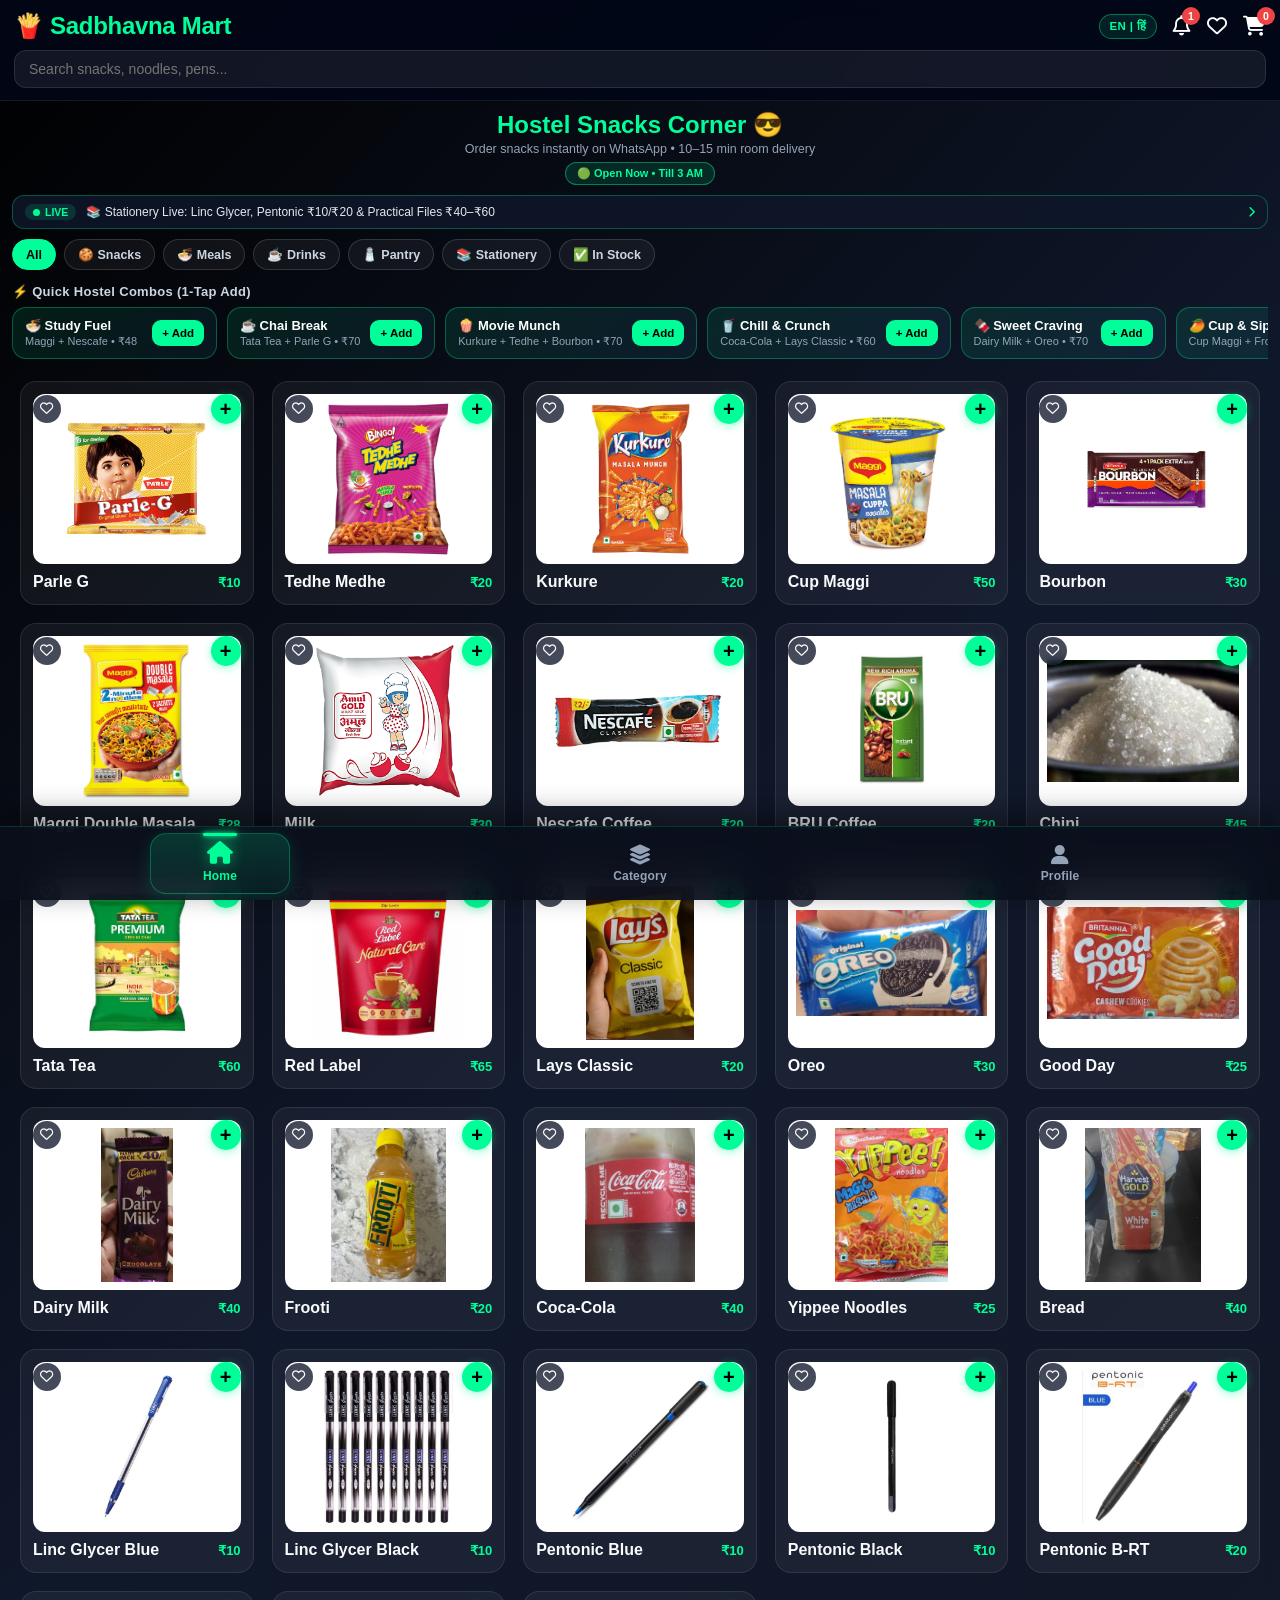
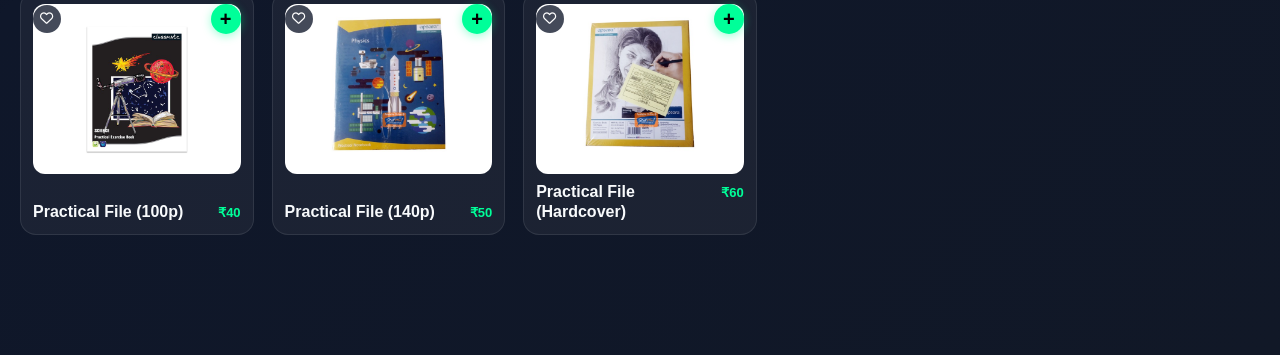
==== index.html @ 03e701c1 "Add UPI QR checkout, Order Again strip, PIN Admin Panel, and bilingual Hindi/English mode" ====
<!-- index.html -->

<!DOCTYPE html>
<html lang="en">

<head>

<meta charset="UTF-8">

<meta name="viewport"
content="width=device-width, initial-scale=1.0, maximum-scale=1.0, user-scalable=no">

<title>Sadbhavna Mart</title>
<link rel="manifest" href="manifest.json">
<meta name="theme-color" content="#00ff99">
<link rel="icon" type="image/png" sizes="192x192" href="images/icon-192.png">
<link rel="apple-touch-icon" href="images/icon-192.png">
<meta name="apple-mobile-web-app-capable" content="yes">
<meta name="apple-mobile-web-app-status-bar-style" content="black-translucent">
<meta name="apple-mobile-web-app-title" content="Sadbhavna Mart">
<script src="qr.js"></script>
<script src="i18n.js" defer></script>
<script src="pwa.js" defer></script>

<link rel="stylesheet"
href="https://cdnjs.cloudflare.com/ajax/libs/font-awesome/6.5.1/css/all.min.css">

<style>

*{
margin:0;
padding:0;
box-sizing:border-box;
font-family:Arial,sans-serif;
-webkit-tap-highlight-color:transparent;
}

body{
background:linear-gradient(135deg,#000,#0f172a,#111827);
color:white;
min-height:100vh;
padding-bottom:100px;
overflow-x:hidden;
}

button,
.card,
.nav-item,
i,
a{
touch-action:manipulation;
}

.card,
button,
.nav-item,
.food-img,
.cart-icon,
.top-icons i{
transition:0.15s;
}

/* HEADER */

.top-header{
padding:12px 14px;
position:sticky;
top:0;
z-index:100;
background:rgba(2,6,23,0.88);
backdrop-filter:blur(12px);
border-bottom:1px solid rgba(255,255,255,0.08);
}

.top-bar{
display:flex;
justify-content:space-between;
align-items:center;
margin-bottom:10px;
}

.top-bar h1{
color:#00ff99;
font-size:20px;
letter-spacing:-0.3px;
}

.top-icons{
display:flex;
align-items:center;
gap:16px;
font-size:20px;
}

.top-icons i{
cursor:pointer;
}

.cart-icon,
.notification-icon{
position:relative;
cursor:pointer;
}

#notification-badge,
#cart-badge{
position:absolute;
top:-8px;
right:-9px;
background:#ef4444;
color:white;
font-size:10.5px;
font-weight:bold;
min-width:18px;
height:18px;
display:flex;
align-items:center;
justify-content:center;
padding:0 5px;
border-radius:999px;
}

#notification-badge{
display:none;
}

.search-box input{
width:100%;
padding:10px 14px;
border:1px solid rgba(255,255,255,0.1);
border-radius:12px;
background:rgba(255,255,255,0.07);
color:white;
font-size:14px;
outline:none;
}

/* HERO */

.hero{
text-align:center;
padding:10px 14px 4px;
}

.hero h2{
color:#00ff99;
font-size:18px;
}

.hero p{
color:#94a3b8;
margin-top:3px;
font-size:12.5px;
}

.store-closed-banner{
display:inline-block;
margin-top:8px;
background:rgba(220,38,38,0.18);
border:1px solid rgba(239,68,68,0.5);
color:#fca5a5;
padding:5px 12px;
border-radius:999px;
font-size:11.5px;
font-weight:700;
}

.store-open-pill{
display:inline-flex;
align-items:center;
gap:6px;
margin-top:6px;
background:rgba(0,255,153,0.12);
border:1px solid rgba(0,255,153,0.4);
color:#00ff99;
padding:4px 11px;
border-radius:999px;
font-size:11px;
font-weight:700;
}

/* QUICK CATEGORY PILLS & COMBOS */
.filter-strip{
width:100%;
display:flex;
gap:8px;
padding:8px 12px 4px;
overflow-x:auto;
scrollbar-width:none;
}
.filter-strip::-webkit-scrollbar{display:none;}
.filter-pill{
flex:0 0 auto;
padding:7px 13px;
border-radius:999px;
border:1px solid rgba(255,255,255,0.14);
background:rgba(255,255,255,0.05);
color:#cbd5e1;
font-size:12.5px;
font-weight:700;
cursor:pointer;
}
.filter-pill.active{
background:#00ff99;
color:#000;
border-color:#00ff99;
}

.combos-section{
width:100%;
padding:10px 12px 2px;
}
.combos-title{
font-size:13px;
font-weight:800;
color:#cbd5e1;
margin-bottom:8px;
letter-spacing:0.3px;
}
.combos-row{
display:flex;
gap:10px;
overflow-x:auto;
scrollbar-width:none;
}
.combos-row::-webkit-scrollbar{display:none;}
.combo-card{
flex:0 0 auto;
min-width:205px;
background:linear-gradient(135deg,rgba(0,255,153,0.1),rgba(56,189,248,0.08));
border:1px solid rgba(0,255,153,0.3);
border-radius:14px;
padding:10px 12px;
display:flex;
justify-content:space-between;
align-items:center;
gap:10px;
}
.combo-info h3{
font-size:13px;
color:#fff;
margin-bottom:2px;
}
.combo-info p{
font-size:11px;
color:#94a3b8;
}
.combo-btn{
border:none;
border-radius:9px;
background:#00ff99;
color:#000;
font-size:11.5px;
font-weight:800;
padding:7px 10px;
cursor:pointer;
white-space:nowrap;
}

.price-row{
display:flex;
justify-content:space-between;
align-items:center;
margin-top:4px;
}
.price-tag{
font-size:13px;
font-weight:800;
color:#00ff99;
}

.cart-summary-box{
display:flex;
justify-content:space-between;
align-items:center;
padding:12px 14px;
border-radius:12px;
background:rgba(0,255,153,0.1);
border:1px solid rgba(0,255,153,0.35);
margin:10px 0 4px;
font-weight:800;
color:#fff;
}
#toastBanner{
position:fixed;
top:14px;
left:50%;
transform:translateX(-50%) translateY(-80px);
background:#0f172a;
color:#00ff99;
border:1px solid rgba(0,255,153,0.5);
padding:10px 18px;
border-radius:999px;
font-size:13px;
font-weight:700;
z-index:10000;
box-shadow:0 8px 24px rgba(0,0,0,0.45);
transition:transform 0.28s ease, opacity 0.28s ease;
opacity:0;
pointer-events:none;
white-space:nowrap;
}
#toastBanner.show{
transform:translateX(-50%) translateY(0);
opacity:1;
}

/* SMART CART UPSELL */
.upsell-section{
margin:14px 0 8px;
padding:12px;
border-radius:14px;
background:rgba(255,255,255,0.04);
border:1px solid rgba(255,255,255,0.09);
}
.upsell-title{
font-size:12.5px;
font-weight:800;
color:#00ff99;
margin-bottom:10px;
letter-spacing:0.3px;
}
.upsell-row{
display:flex;
gap:8px;
overflow-x:auto;
scrollbar-width:none;
}
.upsell-row::-webkit-scrollbar{display:none;}
.upsell-chip{
flex:0 0 auto;
width:128px;
background:rgba(15,23,42,0.9);
border:1px solid rgba(255,255,255,0.12);
border-radius:12px;
padding:8px;
display:flex;
flex-direction:column;
align-items:center;
text-align:center;
gap:5px;
}
.upsell-chip img{
width:56px;
height:56px;
object-fit:contain;
background:#fff;
border-radius:8px;
padding:3px;
}
.upsell-chip-name{
font-size:11.5px;
font-weight:700;
color:#f8fafc;
line-height:1.2;
}
.upsell-chip-btn{
width:100%;
border:none;
border-radius:8px;
background:#00ff99;
color:#000;
font-size:11px;
font-weight:800;
padding:5px 6px;
cursor:pointer;
}

/* DIGITAL RECEIPT POPUP */
#receiptOverlay{
position:fixed;
inset:0;
background:rgba(0,0,0,0.8);
backdrop-filter:blur(6px);
display:none;
z-index:1100;
}
#receiptOverlay.active{display:block;}
#receiptModal{
position:fixed;
top:50%;
left:50%;
transform:translate(-50%,-50%) scale(0.95);
width:92%;
max-width:430px;
max-height:90vh;
overflow-y:auto;
background:linear-gradient(160deg,#0b1120,#0f172a);
border:1.5px solid rgba(0,255,153,0.45);
border-radius:22px;
padding:22px;
display:none;
z-index:1101;
box-shadow:0 18px 50px rgba(0,255,153,0.2);
}
#receiptModal.active{
display:block;
transform:translate(-50%,-50%) scale(1);
}
.receipt-head{
text-align:center;
margin-bottom:14px;
}
.receipt-check{
width:52px;
height:52px;
border-radius:50%;
background:rgba(0,255,153,0.14);
border:2px solid #00ff99;
color:#00ff99;
font-size:24px;
display:inline-flex;
align-items:center;
justify-content:center;
margin-bottom:10px;
}
.receipt-head h2{
color:#00ff99;
font-size:20px;
}
.receipt-id{
display:inline-block;
margin-top:6px;
padding:3px 10px;
border-radius:999px;
background:rgba(255,255,255,0.08);
color:#cbd5e1;
font-size:12px;
font-weight:700;
}
.receipt-divider{
border:none;
border-top:1px dashed rgba(255,255,255,0.2);
margin:12px 0;
}
.receipt-meta p,
.receipt-items p{
font-size:13px;
color:#cbd5e1;
margin:4px 0;
display:flex;
justify-content:space-between;
gap:10px;
}
.receipt-total{
display:flex;
justify-content:space-between;
align-items:center;
font-size:17px;
font-weight:800;
color:#00ff99;
margin-top:8px;
}
.receipt-actions{
display:flex;
flex-direction:column;
gap:8px;
margin-top:16px;
}
.wa-reopen-btn{
display:flex;
align-items:center;
justify-content:center;
gap:8px;
width:100%;
padding:12px;
border-radius:12px;
background:#25D366;
color:#000;
font-weight:800;
font-size:14px;
text-decoration:none;
}

/* LIVE NOTIFICATION SYSTEM */
.live-ticker-wrap{
padding:6px 12px 2px;
width:100%;
}
#liveNotifTicker{
width:100%;
display:flex;
align-items:center;
justify-content:space-between;
gap:10px;
padding:8px 12px;
border-radius:12px;
background:rgba(15,23,42,0.85);
border:1px solid rgba(0,255,153,0.28);
cursor:pointer;
}
.live-pill{
display:inline-flex;
align-items:center;
gap:5px;
padding:2px 8px;
border-radius:999px;
background:rgba(0,255,153,0.14);
color:#00ff99;
font-size:10.5px;
font-weight:800;
flex-shrink:0;
}
.live-dot{
width:7px;
height:7px;
border-radius:50%;
background:#00ff99;
animation:liveBlink 1.2s ease-in-out infinite;
}
@keyframes liveBlink{
0%,100%{opacity:1;transform:scale(1);}
50%{opacity:0.35;transform:scale(0.8);}
}
.ticker-text{
flex:1;
font-size:12px;
color:#e2e8f0;
white-space:nowrap;
overflow:hidden;
text-overflow:ellipsis;
}
.notif-top-bar{
display:flex;
justify-content:space-between;
align-items:center;
gap:8px;
margin-bottom:12px;
}
.notif-toolbar{
display:flex;
gap:8px;
margin-bottom:14px;
}
.notif-tool-btn{
flex:1;
border:1px solid rgba(255,255,255,0.14);
background:rgba(255,255,255,0.06);
color:#e2e8f0;
padding:8px 10px;
border-radius:10px;
font-size:12px;
font-weight:700;
cursor:pointer;
}
.notif-tool-btn.primary{
border-color:rgba(0,255,153,0.45);
background:rgba(0,255,153,0.12);
color:#00ff99;
}
.notif-card{
display:flex;
justify-content:space-between;
align-items:flex-start;
gap:10px;
padding:12px;
border-radius:14px;
background:rgba(255,255,255,0.05);
border:1px solid rgba(255,255,255,0.08);
margin-bottom:10px;
}
.notif-card.unread{
border-color:rgba(0,255,153,0.42);
background:rgba(0,255,153,0.06);
}
.notif-card.warn{
border-color:rgba(239,68,68,0.45);
}
.notif-msg{
font-size:13.5px;
color:#f8fafc;
line-height:1.4;
}
.notif-time{
font-size:11px;
color:#94a3b8;
margin-top:4px;
}
.notif-del{
border:none;
background:rgba(255,255,255,0.1);
color:#cbd5e1;
width:26px;
height:26px;
border-radius:8px;
font-size:12px;
font-weight:bold;
cursor:pointer;
flex-shrink:0;
}

/* LANGUAGE PILL & ADMIN OFFER BANNER */
.lang-toggle-btn{
padding:5px 10px;
border-radius:999px;
border:1px solid rgba(0,255,153,0.4);
background:rgba(0,255,153,0.1);
color:#00ff99;
font-size:11.5px;
font-weight:800;
cursor:pointer;
letter-spacing:0.3px;
white-space:nowrap;
}
#adminOfferBanner{
display:none;
margin:4px 12px 6px;
padding:10px 14px;
border-radius:12px;
background:linear-gradient(90deg,rgba(245,158,11,0.18),rgba(0,255,153,0.16));
border:1px solid rgba(251,191,36,0.45);
color:#fef3c7;
font-size:13px;
font-weight:700;
text-align:center;
}

/* ORDER AGAIN STRIP */
.order-again-section{
display:none;
padding:4px 12px 10px;
}
.order-again-head{
display:flex;
justify-content:space-between;
align-items:center;
margin-bottom:8px;
gap:8px;
}
.order-again-title{
font-size:13.5px;
font-weight:800;
color:#38bdf8;
letter-spacing:0.2px;
}
.reorder-last-btn{
border:1px solid rgba(56,189,248,0.45);
background:rgba(56,189,248,0.12);
color:#38bdf8;
padding:5px 11px;
border-radius:999px;
font-size:11.5px;
font-weight:800;
cursor:pointer;
}
.order-again-row{
display:flex;
gap:10px;
overflow-x:auto;
scrollbar-width:none;
padding-bottom:4px;
}
.order-again-row::-webkit-scrollbar{display:none;}
.reorder-card{
flex-shrink:0;
display:flex;
align-items:center;
gap:10px;
padding:8px 10px;
border-radius:14px;
background:rgba(56,189,248,0.08);
border:1px solid rgba(56,189,248,0.25);
min-width:215px;
}
.reorder-card img{
width:42px;
height:42px;
border-radius:10px;
object-fit:contain;
background:#fff;
padding:3px;
flex-shrink:0;
}
.reorder-meta{
flex:1;
min-width:0;
}
.reorder-meta h4{
font-size:13px;
color:#f8fafc;
white-space:nowrap;
overflow:hidden;
text-overflow:ellipsis;
}
.reorder-meta span{
font-size:11.5px;
color:#94a3b8;
}
.reorder-add{
border:none;
background:#00ff99;
color:#000;
padding:6px 11px;
border-radius:9px;
font-size:12px;
font-weight:800;
cursor:pointer;
flex-shrink:0;
}

/* UPI QR CHECKOUT BOX */
.upi-pay-box{
margin:6px 0 14px;
padding:14px;
border-radius:16px;
background:rgba(0,255,153,0.07);
border:1px solid rgba(0,255,153,0.32);
text-align:center;
}
.upi-box-title{
font-size:13.5px;
font-weight:800;
color:#00ff99;
margin-bottom:8px;
}
.upi-amount-pill{
display:inline-block;
background:#020617;
border:1px solid rgba(0,255,153,0.4);
color:#fff;
padding:4px 12px;
border-radius:999px;
font-size:13px;
font-weight:800;
margin-bottom:10px;
}
.upi-qr-frame{
display:inline-flex;
padding:8px;
border-radius:12px;
background:#ffffff;
box-shadow:0 8px 20px rgba(0,0,0,0.35);
margin-bottom:10px;
}
.upi-id-text{
font-size:12px;
color:#cbd5e1;
margin-bottom:10px;
word-break:break-all;
}
.upi-actions{
display:flex;
flex-direction:column;
gap:8px;
margin-bottom:10px;
}
.upi-pay-btn{
display:flex;
align-items:center;
justify-content:center;
gap:8px;
width:100%;
padding:11px 14px;
border-radius:11px;
background:#00ff99;
color:#000;
font-size:14px;
font-weight:800;
text-decoration:none;
}
.upi-copy-btn{
width:100%;
padding:9px 12px;
border-radius:10px;
border:1px solid rgba(255,255,255,0.18);
background:rgba(255,255,255,0.08);
color:#fff;
font-size:13px;
font-weight:700;
cursor:pointer;
}

/* MENU */

.menu{
padding:10px 12px 18px;
display:grid;
gap:10px;
grid-template-columns:repeat(2,1fr);
width:100%;
max-width:100%;
margin:0;
}

.card{
background:rgba(255,255,255,0.05);
border:1px solid rgba(255,255,255,0.09);
border-radius:14px;
padding:8px;
position:relative;
overflow:hidden;
display:flex;
flex-direction:column;
justify-content:space-between;
}

.card-icons{
position:absolute;
top:12px;
left:12px;
right:12px;
display:flex;
justify-content:space-between;
align-items:center;
z-index:5;
}

.fav-btn{
width:28px;
height:28px;
border-radius:50%;
background:rgba(15,23,42,0.78);
backdrop-filter:blur(4px);
display:flex;
align-items:center;
justify-content:center;
font-size:13.5px;
color:#fff;
cursor:pointer;
}

.add-btn{
width:30px;
height:30px;
border:none;
border-radius:50%;
background:#00ff99;
color:#000;
font-size:20px;
font-weight:800;
line-height:1;
cursor:pointer;
display:flex;
align-items:center;
justify-content:center;
box-shadow:0 2px 10px rgba(0,255,153,0.4);
}

.add-btn:disabled{
background:#475569;
color:#cbd5e1;
box-shadow:none;
cursor:not-allowed;
}

.top-stepper{
height:28px;
display:flex;
align-items:center;
background:#0f172a;
border:1.5px solid #00ff99;
border-radius:999px;
overflow:hidden;
box-shadow:0 2px 10px rgba(0,255,153,0.3);
}

.top-stepper button{
width:24px;
height:100%;
border:none;
background:#00ff99;
color:#000;
font-size:15px;
font-weight:800;
cursor:pointer;
display:flex;
align-items:center;
justify-content:center;
}

.top-stepper span{
min-width:20px;
text-align:center;
font-size:12px;
font-weight:800;
color:#fff;
padding:0 3px;
}

.food-img{
width:100%;
height:138px;
object-fit:contain;
background:white;
border-radius:12px;
padding:6px;
}

.card:hover{
transform:translateY(-3px);
box-shadow:0 0 18px rgba(0,255,153,0.22);
}

.title-price-row{
display:flex;
justify-content:space-between;
align-items:baseline;
gap:6px;
margin-top:8px;
}

.card h2{
color:#f8fafc;
margin-top:0;
font-size:13.5px;
line-height:1.25;
font-weight:700;
}

.price-tag{
font-size:13px;
font-weight:800;
color:#00ff99;
white-space:nowrap;
}

.stock-msg{
margin-top:4px;
font-size:11.5px;
font-weight:700;
display:none;
}

.stock-msg.low{
display:block;
color:#ff3b3b;
animation:lowPulse 1.3s ease-in-out infinite;
}

.stock-msg.out{
display:block;
color:#ff4d4d;
}

@keyframes lowPulse{
0%,100%{opacity:1;}
50%{opacity:0.55;}
}

.card.out-of-stock .food-img{
filter:grayscale(100%) opacity(0.42);
}

.out-badge{
position:absolute;
top:36px;
left:50%;
transform:translateX(-50%);
background:rgba(220,38,38,0.94);
color:#fff;
font-size:10px;
font-weight:800;
letter-spacing:0.5px;
padding:4px 9px;
border-radius:999px;
z-index:6;
white-space:nowrap;
}

/* FLOATING CHECKOUT BAR */
#floatingCartBar{
position:fixed;
left:12px;
right:12px;
bottom:84px;
z-index:950;
display:none;
align-items:center;
justify-content:space-between;
padding:12px 16px;
border-radius:14px;
background:linear-gradient(90deg,#00ff99,#22d3ee);
color:#000;
font-weight:800;
font-size:14px;
box-shadow:0 8px 25px rgba(0,255,153,0.3);
cursor:pointer;
}

#floatingCartBar.active{
display:flex;
}

/* TABLET */

@media screen and (min-width:768px){

.top-bar h1{
font-size:24px;
}

.hero h2{
font-size:24px;
}

.menu{
padding:18px;
gap:16px;
grid-template-columns:repeat(3,1fr);
width:100%;
max-width:100%;
}

.food-img{
height:155px;
padding:8px;
}

.card{
padding:12px;
border-radius:16px;
}

.card h2{
font-size:15.5px;
}

}

/* LAPTOP + PC */

@media screen and (min-width:1100px){

.menu{
padding:20px;
gap:18px;
grid-template-columns:repeat(5,1fr);
width:100%;
max-width:100%;
}

.food-img{
height:170px;
}

.card{
padding:12px;
}

.card h2{
font-size:16px;
}

}

.fav-icon{
font-size:24px;
cursor:pointer;
margin-top:12px;
display:block;
text-align:right;
color:white;
}

/* BUTTONS */

.controls{
display:flex;
justify-content:center;
align-items:center;
gap:15px;
margin-top:15px;
}

.controls button{
border:none;
border-radius:12px;
padding:10px 18px;
font-size:18px;
font-weight:bold;
cursor:pointer;
}

.minus{
background:#ff3b3b;
color:white;
}

.plus{
background:#00ff99;
color:black;
}

.count{
font-size:22px;
font-weight:bold;
}

/* CART */

.cart-overlay{
position:fixed;
top:0;
left:0;
width:100%;
height:100%;
background:rgba(0,0,0,0.6);
display:none;
z-index:999;
}

.cart-overlay.active{
display:block;
}

.cart-popup{
position:fixed;
top:0;
right:-100%;
width:100%;
max-width:450px;
height:100%;
background:#111827;
transition:0.3s;
z-index:1000;
padding:20px;
overflow:auto;
}

.cart-popup.active{
right:0;
}

.cart-content h2{
color:#00ff99;
margin-bottom:20px;
text-align:center;
}

.cart-item{
display:flex;
justify-content:space-between;
align-items:center;
padding:12px;
background:rgba(255,255,255,0.05);
border-radius:14px;
margin-bottom:15px;
}

.cart-controls{
display:flex;
align-items:center;
gap:10px;
}

.cart-controls button{
border:none;
padding:8px 14px;
border-radius:10px;
font-size:18px;
font-weight:bold;
cursor:pointer;
}

.order-btn{
width:100%;
margin-top:15px;
padding:15px;
border:none;
border-radius:14px;
font-size:20px;
font-weight:bold;
cursor:pointer;
background:#00ff99;
color:black;
}

.close-btn{
width:100%;
padding:15px;
margin-top:12px;
border:none;
border-radius:14px;
background:red;
color:white;
font-size:18px;
font-weight:bold;
cursor:pointer;
}

.order-input{
width:100%;
padding:15px;
margin-bottom:15px;
border:none;
border-radius:14px;
background:rgba(255,255,255,0.08);
color:white;
font-size:16px;
outline:none;
}

.order-input::placeholder{
color:#aaa;
}

select.order-input{
background:#1e293b;
color:white;
}

/* BOTTOM NAV */

.bottom-nav{
position:fixed;
bottom:0;
left:0;
width:100%;
height:75px;
background:#111827;
display:flex;
justify-content:space-around;
align-items:center;
border-top:1px solid rgba(255,255,255,0.1);
z-index:1000;
}

.bottom-nav a{
text-decoration:none;
width:100%;
height:100%;
}

.nav-item{
display:flex;
flex-direction:column;
justify-content:center;
align-items:center;
gap:5px;
font-size:13px;
color:#aaa;
height:100%;
}

.nav-item i{
font-size:22px;
}

.nav-item.active{
color:#00ff99;
background:rgba(0,255,153,0.08);
}

/* ANIMATED WELCOME SPLASH */

#welcome-splash{
position:fixed;
inset:0;
width:100%;
height:100%;
z-index:9999;
display:flex;
flex-direction:column;
align-items:center;
justify-content:center;
padding:24px;
text-align:center;
background:radial-gradient(circle at 50% 35%, rgba(0,255,153,0.16), transparent 55%),
           linear-gradient(135deg,#020617 0%,#0b1120 50%,#042f2e 100%);
transition:opacity 0.55s ease, transform 0.55s ease;
}

#welcome-splash.hide{
opacity:0;
transform:scale(1.04);
pointer-events:none;
}

.splash-badge{
width:84px;
height:84px;
border-radius:24px;
display:flex;
align-items:center;
justify-content:center;
font-size:38px;
color:#00ff99;
background:rgba(0,255,153,0.1);
border:1.5px solid rgba(0,255,153,0.45);
box-shadow:0 0 32px rgba(0,255,153,0.28);
margin-bottom:22px;
animation:splashPop 0.7s cubic-bezier(0.22,1,0.36,1) both, splashFloat 2.2s ease-in-out infinite 0.7s;
}

.splash-title{
font-size:clamp(26px,5vw,44px);
font-weight:800;
letter-spacing:-0.5px;
background:linear-gradient(90deg,#ffffff,#00ff99,#38bdf8,#ffffff);
background-size:200% auto;
-webkit-background-clip:text;
background-clip:text;
color:transparent;
animation:splashSlideUp 0.75s cubic-bezier(0.22,1,0.36,1) 0.12s both, splashShimmer 2.8s linear infinite;
}

.splash-sub{
margin-top:10px;
font-size:clamp(13px,2.2vw,16px);
color:#94a3b8;
letter-spacing:0.6px;
animation:splashSlideUp 0.75s cubic-bezier(0.22,1,0.36,1) 0.25s both;
}

.splash-bar{
margin-top:26px;
width:min(240px,68vw);
height:5px;
border-radius:999px;
background:rgba(255,255,255,0.1);
overflow:hidden;
animation:splashSlideUp 0.75s cubic-bezier(0.22,1,0.36,1) 0.35s both;
}

.splash-bar-fill{
width:0%;
height:100%;
border-radius:999px;
background:linear-gradient(90deg,#00ff99,#38bdf8);
box-shadow:0 0 12px rgba(0,255,153,0.7);
animation:splashProgress 1.5s cubic-bezier(0.4,0,0.2,1) 0.25s forwards;
}

@keyframes splashPop{
0%{opacity:0;transform:scale(0.6) translateY(14px);}
100%{opacity:1;transform:scale(1) translateY(0);}
}

@keyframes splashFloat{
0%,100%{transform:translateY(0);}
50%{transform:translateY(-6px);}
}

@keyframes splashSlideUp{
0%{opacity:0;transform:translateY(18px);}
100%{opacity:1;transform:translateY(0);}
}

@keyframes splashShimmer{
0%{background-position:0% center;}
100%{background-position:200% center;}
}

@keyframes splashProgress{
0%{width:0%;}
100%{width:100%;}
}

</style>
<link rel="stylesheet" href="nav-bar.css">

</head>

<body>

<div id="welcome-splash" role="status" aria-label="Welcome to Sadbhavna Mart">
  <div class="splash-badge">
    <i class="fa-solid fa-cart-shopping"></i>
  </div>
  <h2 class="splash-title">Welcome to Sadbhavna Mart</h2>
  <p class="splash-sub">Hostel Essentials &amp; Late-Night Cravings • Ready in Seconds</p>
  <div class="splash-bar">
    <div class="splash-bar-fill"></div>
  </div>
</div>

<script>
window.addEventListener("DOMContentLoaded", function () {
  const splash = document.getElementById("welcome-splash");
  if (!splash) return;
  const params = new URLSearchParams(window.location.search);
  if (params.get("nav") === "1") {
    splash.remove();
    return;
  }
  setTimeout(function () {
    splash.classList.add("hide");
    setTimeout(function () {
      splash.remove();
    }, 580);
  }, 1750);
});
</script>

<header class="top-header">

<div class="top-bar">

<h1 data-i18n="brandTitle">🍟 Sadbhavna Mart</h1>

<div class="top-icons">

<button class="lang-toggle-btn" data-lang-toggle onclick="toggleStoreLang()">EN | हिं</button>

<div class="notification-icon"
onclick="openNotification()">

<i class="fa-regular fa-bell"></i>

<span id="notification-badge">
0
</span>

</div>

<i class="fa-regular fa-heart"
onclick="openFav()">
</i>

<div class="cart-icon"
onclick="openCart()">

<i class="fa-solid fa-cart-shopping"></i>

<span id="cart-badge">0</span>

</div>

</div>

</div>

<div class="search-box">

<input type="text"
id="searchInput"
data-i18n-placeholder="searchPlaceholder"
placeholder="Search snacks..."
onkeyup="searchItems()">

</div>

</header>

<section class="hero">

<h2 data-i18n="heroTitle">Hostel Snacks Corner 😎</h2>

<p data-i18n="heroSub">Order snacks instantly on WhatsApp • 10–15 min room delivery</p>

</section>

<!-- LIVE NOTIFICATION TICKER -->
<div class="live-ticker-wrap">
  <div id="liveNotifTicker" onclick="openNotification()">
    <span class="live-pill"><span class="live-dot"></span> LIVE</span>
    <span class="ticker-text" id="liveTickerText">Loading live store updates...</span>
    <i class="fa-solid fa-chevron-right" style="font-size:11px;color:#00ff99;"></i>
  </div>
</div>

<!-- ADMIN DAILY OFFER BANNER -->
<div id="adminOfferBanner"></div>

<!-- QUICK CATEGORY FILTER PILLS -->
<div class="filter-strip" id="homeFilterStrip">
  <button class="filter-pill active" data-i18n="filterAll" onclick="setHomeFilter('All', this)">All</button>
  <button class="filter-pill" data-i18n="filterSnacks" onclick="setHomeFilter('Biscuits & Snacks', this)">🍪 Snacks</button>
  <button class="filter-pill" data-i18n="filterMeals" onclick="setHomeFilter('Instant Meals', this)">🍜 Meals</button>
  <button class="filter-pill" data-i18n="filterDrinks" onclick="setHomeFilter('Beverages & Dairy', this)">☕ Drinks</button>
  <button class="filter-pill" data-i18n="filterPantry" onclick="setHomeFilter('Daily Pantry', this)">🧂 Pantry</button>
  <button class="filter-pill" data-i18n="filterStationery" onclick="setHomeFilter('Stationery', this)">📚 Stationery</button>
  <button class="filter-pill" data-i18n="filterInStock" onclick="setHomeFilter('In Stock', this)">✅ In Stock</button>
</div>

<!-- ORDER AGAIN / BUY AGAIN -->
<div class="order-again-section" id="orderAgainSection">
  <div class="order-again-head">
    <div class="order-again-title" data-i18n="orderAgainTitle">🔁 Order Again</div>
    <button class="reorder-last-btn" data-i18n="reorderLastBtn" onclick="reorderLastOrder()">🔁 Reorder Last</button>
  </div>
  <div class="order-again-row" id="orderAgainRow"></div>
</div>

<!-- MIDNIGHT COMBOS -->
<div class="combos-section">
  <div class="combos-title" data-i18n="combosTitle">⚡ Quick Hostel Combos (1-Tap Add)</div>
  <div class="combos-row">
    <div class="combo-card">
      <div class="combo-info">
        <h3>🍜 Study Fuel</h3>
        <p>Maggi + Nescafe • ₹48</p>
      </div>
      <button class="combo-btn" data-i18n="comboAdd" onclick="addCombo(['Maggi Double Masala','Nescafe Coffee'], 'Study Fuel')">+ Add</button>
    </div>
    <div class="combo-card">
      <div class="combo-info">
        <h3>☕ Chai Break</h3>
        <p>Tata Tea + Parle G • ₹70</p>
      </div>
      <button class="combo-btn" data-i18n="comboAdd" onclick="addCombo(['Tata Tea','Parle G'], 'Chai Break')">+ Add</button>
    </div>
    <div class="combo-card">
      <div class="combo-info">
        <h3>🍿 Movie Munch</h3>
        <p>Kurkure + Tedhe + Bourbon • ₹70</p>
      </div>
      <button class="combo-btn" data-i18n="comboAdd" onclick="addCombo(['Kurkure','Tedhe Medhe','Bourbon'], 'Movie Munch')">+ Add</button>
    </div>
    <div class="combo-card">
      <div class="combo-info">
        <h3>🥤 Chill &amp; Crunch</h3>
        <p>Coca-Cola + Lays Classic • ₹60</p>
      </div>
      <button class="combo-btn" data-i18n="comboAdd" onclick="addCombo(['Coca-Cola','Lays Classic'], 'Chill & Crunch')">+ Add</button>
    </div>
    <div class="combo-card">
      <div class="combo-info">
        <h3>🍫 Sweet Craving</h3>
        <p>Dairy Milk + Oreo • ₹70</p>
      </div>
      <button class="combo-btn" data-i18n="comboAdd" onclick="addCombo(['Dairy Milk','Oreo'], 'Sweet Craving')">+ Add</button>
    </div>
    <div class="combo-card">
      <div class="combo-info">
        <h3>🥭 Cup &amp; Sip</h3>
        <p>Cup Maggi + Frooti • ₹70</p>
      </div>
      <button class="combo-btn" data-i18n="comboAdd" onclick="addCombo(['Cup Maggi','Frooti'], 'Cup & Sip')">+ Add</button>
    </div>
    <div class="combo-card">
      <div class="combo-info">
        <h3>🍞 Morning Toast</h3>
        <p>Bread + Milk + Good Day • ₹95</p>
      </div>
      <button class="combo-btn" data-i18n="comboAdd" onclick="addCombo(['Bread','Milk','Good Day'], 'Morning Toast')">+ Add</button>
    </div>
    <div class="combo-card">
      <div class="combo-info">
        <h3>🌙 Exam Night Pack</h3>
        <p>YiPPee + BRU + Good Day • ₹70</p>
      </div>
      <button class="combo-btn" data-i18n="comboAdd" onclick="addCombo(['Yippee Noodles','BRU Coffee','Good Day'], 'Exam Night Pack')">+ Add</button>
    </div>
    <div class="combo-card">
      <div class="combo-info">
        <h3>📝 Exam Ready Pack</h3>
        <p>Pentonic Blue &amp; Black + File • ₹60</p>
      </div>
      <button class="combo-btn" data-i18n="comboAdd" onclick="addCombo(['Pentonic Blue','Pentonic Black','Practical File (100p)'], 'Exam Ready Pack')">+ Add</button>
    </div>
    <div class="combo-card">
      <div class="combo-info">
        <h3>✒️ Assignment Duo</h3>
        <p>Linc Glycer Blue + File (140p) • ₹60</p>
      </div>
      <button class="combo-btn" data-i18n="comboAdd" onclick="addCombo(['Linc Glycer Blue','Practical File (140p)'], 'Assignment Duo')">+ Add</button>
    </div>
  </div>
</div>

<div id="toastBanner"></div>

<div class="menu">

<!-- ITEMS -->

<div class="card">
  <img class="food-img" src="ParleG.jpg" alt="Parle G">
  <div class="card-icons"><i class="fa-regular fa-heart fav-btn" onclick="toggleFav('Parle G',this)"></i></div>
  <h2>Parle G</h2>
</div>

<div class="card">
  <img class="food-img" src="Tedhe Medhe.webp" alt="Tedhe Medhe">
  <div class="card-icons"><i class="fa-regular fa-heart fav-btn" onclick="toggleFav('Tedhe Medhe',this)"></i></div>
  <h2>Tedhe Medhe</h2>
</div>

<div class="card">
  <img class="food-img" src="Kurkure.jpg" alt="Kurkure">
  <div class="card-icons"><i class="fa-regular fa-heart fav-btn" onclick="toggleFav('Kurkure',this)"></i></div>
  <h2>Kurkure</h2>
</div>

<div class="card">
  <img class="food-img" src="Cup Maggie.jpg" alt="Cup Maggi">
  <div class="card-icons"><i class="fa-regular fa-heart fav-btn" onclick="toggleFav('Cup Maggi',this)"></i></div>
  <h2>Cup Maggi</h2>
</div>

<div class="card">
  <img class="food-img" src="Bourbon.jpg" alt="Bourbon">
  <div class="card-icons"><i class="fa-regular fa-heart fav-btn" onclick="toggleFav('Bourbon',this)"></i></div>
  <h2>Bourbon</h2>
</div>

<div class="card">
  <img class="food-img" src="maggie.jpeg" alt="Maggi Double Masala">
  <div class="card-icons"><i class="fa-regular fa-heart fav-btn" onclick="toggleFav('Maggi Double Masala',this)"></i></div>
  <h2>Maggi Double Masala</h2>
</div>

<div class="card">
  <img class="food-img" src="Milk.png" alt="Milk">
  <div class="card-icons"><i class="fa-regular fa-heart fav-btn" onclick="toggleFav('Milk',this)"></i></div>
  <h2>Milk</h2>
</div>

<div class="card">
  <img class="food-img" src="Coffie.webp" alt="Nescafe Coffee">
  <div class="card-icons"><i class="fa-regular fa-heart fav-btn" onclick="toggleFav('Nescafe Coffee',this)"></i></div>
  <h2>Nescafe Coffee</h2>
</div>

<div class="card">
  <img class="food-img" src="Coffie2.jpg" alt="BRU Coffee">
  <div class="card-icons"><i class="fa-regular fa-heart fav-btn" onclick="toggleFav('BRU Coffee',this)"></i></div>
  <h2>BRU Coffee</h2>
</div>

<div class="card">
  <img class="food-img" src="Chini.jpeg" alt="Chini">
  <div class="card-icons"><i class="fa-regular fa-heart fav-btn" onclick="toggleFav('Chini',this)"></i></div>
  <h2>Chini</h2>
</div>

<div class="card">
  <img class="food-img" src="Chaipatti1.jpg" alt="Tata Tea">
  <div class="card-icons"><i class="fa-regular fa-heart fav-btn" onclick="toggleFav('Tata Tea',this)"></i></div>
  <h2>Tata Tea</h2>
</div>

<div class="card">
  <img class="food-img" src="Chaipatti2.jpg" alt="Red Label">
  <div class="card-icons"><i class="fa-regular fa-heart fav-btn" onclick="toggleFav('Red Label',this)"></i></div>
  <h2>Red Label</h2>
</div>

<div class="card">
  <img class="food-img" src="images/lays-classic.jpg" alt="Lays Classic">
  <div class="card-icons"><i class="fa-regular fa-heart fav-btn" onclick="toggleFav('Lays Classic',this)"></i></div>
  <h2>Lays Classic</h2>
</div>

<div class="card">
  <img class="food-img" src="images/oreo.jpg" alt="Oreo">
  <div class="card-icons"><i class="fa-regular fa-heart fav-btn" onclick="toggleFav('Oreo',this)"></i></div>
  <h2>Oreo</h2>
</div>

<div class="card">
  <img class="food-img" src="images/good-day.jpg" alt="Good Day">
  <div class="card-icons"><i class="fa-regular fa-heart fav-btn" onclick="toggleFav('Good Day',this)"></i></div>
  <h2>Good Day</h2>
</div>

<div class="card">
  <img class="food-img" src="images/dairy-milk.jpg" alt="Dairy Milk">
  <div class="card-icons"><i class="fa-regular fa-heart fav-btn" onclick="toggleFav('Dairy Milk',this)"></i></div>
  <h2>Dairy Milk</h2>
</div>

<div class="card">
  <img class="food-img" src="images/frooti.jpg" alt="Frooti">
  <div class="card-icons"><i class="fa-regular fa-heart fav-btn" onclick="toggleFav('Frooti',this)"></i></div>
  <h2>Frooti</h2>
</div>

<div class="card">
  <img class="food-img" src="images/coca-cola.jpg" alt="Coca-Cola">
  <div class="card-icons"><i class="fa-regular fa-heart fav-btn" onclick="toggleFav('Coca-Cola',this)"></i></div>
  <h2>Coca-Cola</h2>
</div>

<div class="card">
  <img class="food-img" src="images/yippee-noodles.jpg" alt="Yippee Noodles">
  <div class="card-icons"><i class="fa-regular fa-heart fav-btn" onclick="toggleFav('Yippee Noodles',this)"></i></div>
  <h2>Yippee Noodles</h2>
</div>

<div class="card">
  <img class="food-img" src="images/bread.jpg" alt="Bread">
  <div class="card-icons"><i class="fa-regular fa-heart fav-btn" onclick="toggleFav('Bread',this)"></i></div>
  <h2>Bread</h2>
</div>

<div class="card">
  <img class="food-img" src="images/linc-glycer-blue.jpg" alt="Linc Glycer Blue">
  <div class="card-icons"><i class="fa-regular fa-heart fav-btn" onclick="toggleFav('Linc Glycer Blue',this)"></i></div>
  <h2>Linc Glycer Blue</h2>
</div>

<div class="card">
  <img class="food-img" src="images/linc-glycer-black.jpg" alt="Linc Glycer Black">
  <div class="card-icons"><i class="fa-regular fa-heart fav-btn" onclick="toggleFav('Linc Glycer Black',this)"></i></div>
  <h2>Linc Glycer Black</h2>
</div>

<div class="card">
  <img class="food-img" src="images/pentonic-blue.jpg" alt="Pentonic Blue">
  <div class="card-icons"><i class="fa-regular fa-heart fav-btn" onclick="toggleFav('Pentonic Blue',this)"></i></div>
  <h2>Pentonic Blue</h2>
</div>

<div class="card">
  <img class="food-img" src="images/pentonic-black.jpg" alt="Pentonic Black">
  <div class="card-icons"><i class="fa-regular fa-heart fav-btn" onclick="toggleFav('Pentonic Black',this)"></i></div>
  <h2>Pentonic Black</h2>
</div>

<div class="card">
  <img class="food-img" src="images/pentonic-vrt.jpg" alt="Pentonic B-RT">
  <div class="card-icons"><i class="fa-regular fa-heart fav-btn" onclick="toggleFav('Pentonic B-RT',this)"></i></div>
  <h2>Pentonic B-RT</h2>
</div>

<div class="card">
  <img class="food-img" src="images/practical-file-40.jpg" alt="Practical File (100p)">
  <div class="card-icons"><i class="fa-regular fa-heart fav-btn" onclick="toggleFav('Practical File (100p)',this)"></i></div>
  <h2>Practical File (100p)</h2>
</div>

<div class="card">
  <img class="food-img" src="images/practical-file-50.jpg" alt="Practical File (140p)">
  <div class="card-icons"><i class="fa-regular fa-heart fav-btn" onclick="toggleFav('Practical File (140p)',this)"></i></div>
  <h2>Practical File (140p)</h2>
</div>

<div class="card">
  <img class="food-img" src="images/practical-file-60.jpg" alt="Practical File (Hardcover)">
  <div class="card-icons"><i class="fa-regular fa-heart fav-btn" onclick="toggleFav('Practical File (Hardcover)',this)"></i></div>
  <h2>Practical File (Hardcover)</h2>
</div>

</div>

<!-- FLOATING CHECKOUT BAR -->
<div id="floatingCartBar" onclick="openCart()">
  <span id="floatingCartText">🛒 0 Items in Cart</span>
  <span>View Cart &amp; Order →</span>
</div>

<!-- CART -->

<div class="cart-overlay"
id="cartOverlay"
onclick="closeCart()"></div>

<div class="cart-popup"
id="cartPopup">

<div class="cart-content">

<h2 data-i18n="cartTitle">🛒 Your Cart</h2>

<div id="popup-cart-items">
Cart Empty
</div>

<!-- SMART CART UPSELL -->
<div class="upsell-section" id="cartUpsellBox" style="display:none;">
  <div class="upsell-title" data-i18n="upsellTitle">✨ Add with this</div>
  <div class="upsell-row" id="cartUpsellRow"></div>
</div>

<div class="cart-summary-box" id="cartSummaryBox" style="display:none;">
  <span data-i18n="totalLabel">Total Payable</span>
  <span id="cartTotalValue">₹0</span>
</div>

<button class="order-btn"
data-i18n="placeOrder"
onclick="placeOrder()">

Place Order on WhatsApp

</button>

<button class="close-btn"
style="background:rgba(255,255,255,0.12);"
data-i18n="clearCart"
onclick="clearCartItems()">

Clear Cart

</button>

<button class="close-btn"
data-i18n="close"
onclick="closeCart()">

Close

</button>

</div>

</div>

<!-- ORDER FORM -->

<div class="cart-overlay"
id="orderOverlay"
onclick="closeOrderForm()"></div>

<div class="cart-popup"
id="orderPopup">

<div class="cart-content">

<h2 data-i18n="orderDetailsTitle">🧾 Order Details</h2>

<input type="text"
id="customerName"
data-i18n-placeholder="namePlaceholder"
placeholder="Enter Your Name"
class="order-input">

<input type="text"
id="roomNumber"
data-i18n-placeholder="roomPlaceholder"
placeholder="Enter Room Number"
class="order-input">

<input type="text"
id="hostelName"
data-i18n-placeholder="hostelPlaceholder"
placeholder="Enter Hostel Name"
class="order-input">

<input type="number"
id="phoneNumber"
data-i18n-placeholder="phonePlaceholder"
placeholder="Enter Phone Number"
class="order-input">

<input type="text"
id="orderNote"
data-i18n-placeholder="notePlaceholder"
placeholder="Delivery Note (Optional: e.g. Call at gate)"
class="order-input">

<select id="paymentMode"
class="order-input"
onchange="toggleUpiBox()">

<option value="" data-i18n="paymentChoose">
Choose Payment Mode
</option>

<option value="Cash" data-i18n="paymentCash">
Cash
</option>

<option value="Online" data-i18n="paymentOnline">
Online
</option>

</select>

<div id="upiPayBox" class="upi-pay-box" style="display:none;">
  <div class="upi-box-title" data-i18n="upiTitle">⚡ Instant UPI Scan &amp; Pay</div>
  <div class="upi-amount-pill" id="upiAmountPill">Pay ₹0</div>
  <div class="upi-qr-frame" id="upiQrBox"></div>
  <div class="upi-id-text">UPI ID: <strong id="upiIdDisplay">7209793015@ybl</strong></div>
  <div class="upi-actions">
    <a href="#" id="upiPayLink" class="upi-pay-btn" data-i18n="upiPayNow">📲 Pay with GPay / PhonePe / Paytm</a>
    <button type="button" class="upi-copy-btn" data-i18n="upiCopy" onclick="copyUpiId()">📋 Copy UPI ID</button>
  </div>
  <input type="text" id="upiTxnId" data-i18n-placeholder="upiRefPlaceholder" placeholder="UPI Ref / Last 4 digits (Optional)" class="order-input" style="margin-bottom:0;">
</div>

<button class="order-btn"
data-i18n="confirmOrder"
onclick="finalPlaceOrder()">

Confirm Order

</button>

<button class="close-btn"
data-i18n="close"
onclick="closeOrderForm()">

Close

</button>

</div>

</div>

<!-- DIGITAL RECEIPT POPUP -->
<div id="receiptOverlay" onclick="closeReceipt()"></div>
<div id="receiptModal" role="dialog" aria-label="Digital Order Receipt">
  <div class="receipt-head">
    <div class="receipt-check"><i class="fa-solid fa-check"></i></div>
    <h2 data-i18n="receiptDone">Order Ready on WhatsApp!</h2>
    <span class="receipt-id" id="receiptOrderId">ORD-00000</span>
  </div>
  <hr class="receipt-divider">
  <div class="receipt-meta" id="receiptMeta"></div>
  <hr class="receipt-divider">
  <div class="receipt-items" id="receiptItems"></div>
  <hr class="receipt-divider">
  <div class="receipt-total">
    <span data-i18n="receiptTotal">Total Payable</span>
    <span id="receiptTotal">₹0</span>
  </div>
  <div class="receipt-actions">
    <a href="#" target="_blank" id="receiptWaBtn" class="wa-reopen-btn" data-i18n="receiptWaBtn">
      <i class="fa-brands fa-whatsapp"></i> Open WhatsApp Order
    </a>
    <button class="close-btn" style="margin-top:0;background:rgba(255,255,255,0.12);" data-i18n="receiptCloseBtn" onclick="closeReceipt()">Done</button>
  </div>
</div>

<!-- FAV -->

<div class="cart-overlay"
id="favOverlay"
onclick="closeFav()"></div>

<div class="cart-popup"
id="favPopup">

<div class="cart-content">

<h2 data-i18n="favTitle">❤️ Favourite</h2>

<div id="fav-items">

<p style="text-align:center;color:#aaa;">
No favourite items yet
</p>

</div>

<button class="close-btn"
data-i18n="close"
onclick="closeFav()">
Close
</button>

</div>

</div>

<!-- BOTTOM NAV -->

<div class="bottom-nav">

<a href="index.html?nav=1">
<div class="nav-item active">
<i class="fa-solid fa-house"></i>
<span>Home</span>
</div>
</a>

<a href="category.html">
<div class="nav-item">
<i class="fa-solid fa-layer-group"></i>
<span>Category</span>
</div>
</a>

<a href="profile.html">
<div class="nav-item">
<i class="fa-solid fa-user"></i>
<span>Profile</span>
</div>
</a>

</div>

<script>

const DEFAULT_CART = {
"Parle G":0,
"Tedhe Medhe":0,
"Kurkure":0,
"Cup Maggi":0,
"Bourbon":0,
"Maggi Double Masala":0,
"Milk":0,
"Nescafe Coffee":0,
"BRU Coffee":0,
"Chini":0,
"Tata Tea":0,
"Red Label":0,
"Lays Classic":0,
"Oreo":0,
"Good Day":0,
"Dairy Milk":0,
"Frooti":0,
"Coca-Cola":0,
"Yippee Noodles":0,
"Bread":0,
"Linc Glycer Blue":0,
"Linc Glycer Black":0,
"Pentonic Blue":0,
"Pentonic Black":0,
"Pentonic B-RT":0,
"Practical File (100p)":0,
"Practical File (140p)":0,
"Practical File (Hardcover)":0
};

let savedCart = {};
try { savedCart = JSON.parse(localStorage.getItem("sadbhavna_cart")) || {}; } catch(e) { savedCart = {}; }
let cart = Object.assign({}, DEFAULT_CART, savedCart);

let favourites = [];
try { favourites = JSON.parse(localStorage.getItem("sadbhavna_favs")) || []; } catch(e) { favourites = []; }

let notifications = [];
try { notifications = JSON.parse(localStorage.getItem("sadbhavna_notifications")) || []; } catch(e) { notifications = []; }

const PRICE_MAP = {
"Parle G": 10,
"Tedhe Medhe": 20,
"Kurkure": 20,
"Cup Maggi": 50,
"Bourbon": 30,
"Maggi Double Masala": 28,
"Milk": 30,
"Nescafe Coffee": 20,
"BRU Coffee": 20,
"Chini": 45,
"Tata Tea": 60,
"Red Label": 65,
"Lays Classic": 20,
"Oreo": 30,
"Good Day": 25,
"Dairy Milk": 40,
"Frooti": 20,
"Coca-Cola": 40,
"Yippee Noodles": 25,
"Bread": 40,
"Linc Glycer Blue": 10,
"Linc Glycer Black": 10,
"Pentonic Blue": 10,
"Pentonic Black": 10,
"Pentonic B-RT": 20,
"Practical File (100p)": 40,
"Practical File (140p)": 50,
"Practical File (Hardcover)": 60
};

const CATEGORY_MAP = {
"Parle G": "Biscuits & Snacks",
"Bourbon": "Biscuits & Snacks",
"Tedhe Medhe": "Biscuits & Snacks",
"Kurkure": "Biscuits & Snacks",
"Lays Classic": "Biscuits & Snacks",
"Oreo": "Biscuits & Snacks",
"Good Day": "Biscuits & Snacks",
"Dairy Milk": "Biscuits & Snacks",
"Cup Maggi": "Instant Meals",
"Maggi Double Masala": "Instant Meals",
"Yippee Noodles": "Instant Meals",
"Milk": "Beverages & Dairy",
"Nescafe Coffee": "Beverages & Dairy",
"BRU Coffee": "Beverages & Dairy",
"Tata Tea": "Beverages & Dairy",
"Red Label": "Beverages & Dairy",
"Frooti": "Beverages & Dairy",
"Coca-Cola": "Beverages & Dairy",
"Chini": "Daily Pantry",
"Bread": "Daily Pantry",
"Linc Glycer Blue": "Stationery",
"Linc Glycer Black": "Stationery",
"Pentonic Blue": "Stationery",
"Pentonic Black": "Stationery",
"Pentonic B-RT": "Stationery",
"Practical File (100p)": "Stationery",
"Practical File (140p)": "Stationery",
"Practical File (Hardcover)": "Stationery"
};

const IMAGE_MAP = {
"Parle G": "ParleG.jpg",
"Tedhe Medhe": "Tedhe Medhe.webp",
"Kurkure": "Kurkure.jpg",
"Cup Maggi": "Cup Maggie.jpg",
"Bourbon": "Bourbon.jpg",
"Maggi Double Masala": "maggie.jpeg",
"Milk": "Milk.png",
"Nescafe Coffee": "Coffie.webp",
"BRU Coffee": "Coffie2.jpg",
"Chini": "Chini.jpeg",
"Tata Tea": "Chaipatti1.jpg",
"Red Label": "Chaipatti2.jpg",
"Lays Classic": "images/lays-classic.jpg",
"Oreo": "images/oreo.jpg",
"Good Day": "images/good-day.jpg",
"Dairy Milk": "images/dairy-milk.jpg",
"Frooti": "images/frooti.jpg",
"Coca-Cola": "images/coca-cola.jpg",
"Yippee Noodles": "images/yippee-noodles.jpg",
"Bread": "images/bread.jpg",
"Linc Glycer Blue": "images/linc-glycer-blue.jpg",
"Linc Glycer Black": "images/linc-glycer-black.jpg",
"Pentonic Blue": "images/pentonic-blue.jpg",
"Pentonic Black": "images/pentonic-black.jpg",
"Pentonic B-RT": "images/pentonic-vrt.jpg",
"Practical File (100p)": "images/practical-file-40.jpg",
"Practical File (140p)": "images/practical-file-50.jpg",
"Practical File (Hardcover)": "images/practical-file-60.jpg"
};

let activeHomeFilter = "All";
let toastTimer = null;

function getPrice(item){
  return PRICE_MAP[item] || 0;
}

function showToast(msg){
  const el = document.getElementById("toastBanner");
  if(!el) return;
  el.innerText = msg;
  el.classList.add("show");
  clearTimeout(toastTimer);
  toastTimer = setTimeout(() => el.classList.remove("show"), 2000);
}

function setHomeFilter(filterName, btn){
  activeHomeFilter = filterName;
  document.querySelectorAll("#homeFilterStrip .filter-pill").forEach(b => b.classList.remove("active"));
  if(btn) btn.classList.add("active");
  searchItems();
}

function addCombo(items, comboName){
  for(const item of items){
    const avail = getStock(item);
    if((cart[item] || 0) + 1 > avail){
      showToast("❌ " + item + " only has " + avail + " left!");
      return;
    }
  }
  items.forEach(item => { cart[item] = (cart[item] || 0) + 1; });
  saveState();
  updateCart();
  showToast("✅ Added " + comboName + " to cart!");
}

function clearCartItems(){
  for(let k in cart){ cart[k] = 0; }
  saveState();
  updateCart();
  showToast("🗑️ Cart cleared");
}

let stockMap = Object.assign({}, DEFAULT_CART);
for (let k in stockMap) { stockMap[k] = 50; }
let usingLiveStockApi = false;

function saveState(){
  localStorage.setItem("sadbhavna_cart", JSON.stringify(cart));
  localStorage.setItem("sadbhavna_favs", JSON.stringify(favourites));
  localStorage.setItem("sadbhavna_notifications", JSON.stringify(notifications));
}

function getStock(item){
  return typeof stockMap[item] === "number" ? stockMap[item] : 0;
}

function renderStockUI(){
  document.querySelectorAll(".menu .card").forEach(function(card){
    const titleEl = card.querySelector("h2");
    if(!titleEl) return;
    const item = titleEl.innerText.trim();
    const qty = getStock(item);
    const inCart = Number(cart[item]) || 0;
    const price = getPrice(item);

    // Put product name & price side-by-side in .title-price-row
    let titleRow = card.querySelector(".title-price-row");
    if(!titleRow){
      titleRow = document.createElement("div");
      titleRow.className = "title-price-row";
      titleEl.parentNode.insertBefore(titleRow, titleEl);
      titleRow.appendChild(titleEl);
      const priceSpan = document.createElement("span");
      priceSpan.className = "price-tag";
      priceSpan.innerText = "₹" + price;
      titleRow.appendChild(priceSpan);
    }

    // Remove any bottom action row if present
    const oldActionRow = card.querySelector(".card-action-row");
    if(oldActionRow) oldActionRow.remove();

    let msgEl = card.querySelector(".stock-msg");
    if(!msgEl){
      msgEl = document.createElement("div");
      msgEl.className = "stock-msg";
      card.appendChild(msgEl);
    }

    const iconsBox = card.querySelector(".card-icons");
    let topCtrl = card.querySelector(".top-ctrl-slot");
    if(!topCtrl && iconsBox){
      const oldBtn = iconsBox.querySelector(".add-btn");
      if(oldBtn) oldBtn.remove();
      topCtrl = document.createElement("div");
      topCtrl.className = "top-ctrl-slot";
      iconsBox.appendChild(topCtrl);
    }

    let badgeEl = card.querySelector(".out-badge");
    const safeItem = item.replace(/'/g, "\\'");

    if(qty <= 0){
      card.classList.add("out-of-stock");
      msgEl.className = "stock-msg out";
      msgEl.innerText = window.SadbhavnaI18n ? window.SadbhavnaI18n.t("outOfStockText") : "Out of Stock";
      if(!badgeEl){
        badgeEl = document.createElement("div");
        badgeEl.className = "out-badge";
        card.appendChild(badgeEl);
      }
      badgeEl.innerText = window.SadbhavnaI18n ? window.SadbhavnaI18n.t("outOfStockBadge") : "OUT OF STOCK";
      if(topCtrl) topCtrl.innerHTML = `<button class="add-btn" disabled>+</button>`;
    }else{
      card.classList.remove("out-of-stock");
      if(badgeEl) badgeEl.remove();

      // Only show stock message when <= 5 left
      if(qty <= 5){
        msgEl.className = "stock-msg low";
        if(window.SadbhavnaI18n){
          msgEl.innerText = window.SadbhavnaI18n.t("onlyLeftPrefix") + qty + window.SadbhavnaI18n.t("onlyLeftSuffix");
        }else{
          msgEl.innerText = "Only " + qty + " left";
        }
      }else{
        msgEl.className = "stock-msg";
        msgEl.innerText = "";
      }

      if(topCtrl){
        if(inCart > 0){
          topCtrl.innerHTML = `
            <div class="top-stepper">
              <button onclick="changeQty('${safeItem}', -1)">-</button>
              <span>${inCart}</span>
              <button onclick="changeQty('${safeItem}', 1)">+</button>
            </div>
          `;
        }else{
          topCtrl.innerHTML = `<button class="add-btn" onclick="changeQty('${safeItem}', 1)">+</button>`;
        }
      }
    }
  });
  searchItems();
  if(typeof renderOrderAgain === "function") renderOrderAgain();
}

function clampCartToStock(){
  let changed = false;
  for(let k in cart){
    const avail = getStock(k);
    if(cart[k] > avail){
      cart[k] = avail;
      changed = true;
    }
  }
  if(changed){
    saveState();
  }
}

async function loadStock(){
  const prevStock = Object.assign({}, stockMap);
  try{
    const res = await fetch("/api/stock", { cache: "no-store" });
    if(res.ok){
      const data = await res.json();
      if(data && data.stock){
        stockMap = Object.assign({}, stockMap, data.stock);
        usingLiveStockApi = true;
        clampCartToStock();
        updateCart();
        syncStockNotifications(prevStock, stockMap, true);
        return;
      }
    }
  }catch(e){}

  try{
    const res = await fetch("stock.json?t=" + Date.now(), { cache: "no-store" });
    if(res.ok){
      const baseStock = await res.json();
      const rawSnapshot = JSON.stringify(baseStock);
      const prevSnapshot = localStorage.getItem("sadbhavna_stock_snapshot");
      if(prevSnapshot !== rawSnapshot){
        localStorage.setItem("sadbhavna_stock_snapshot", rawSnapshot);
        localStorage.setItem("sadbhavna_local_stock", rawSnapshot);
      }
      const localOverrides = JSON.parse(localStorage.getItem("sadbhavna_local_stock") || rawSnapshot);
      stockMap = Object.assign({}, baseStock, localOverrides);
    }
  }catch(e){}
  clampCartToStock();
  updateCart();
  syncStockNotifications(prevStock, stockMap, false);
}

/* CART */

function changeQty(item,value){

const prev = cart[item] || 0;
const next = prev + value;
const available = getStock(item);

if(next > available){
showToast("⚠️ Only " + available + " left for " + item);
return;
}

cart[item] = Math.max(0, next);
if(value > 0 && cart[item] > prev){
  showToast("✅ Added " + item);
}

saveState();
updateCart();

}

function updateCart(){

let total = 0;
let subtotal = 0;
let html = "";

for(let item in cart){

if(cart[item] > 0){

total += cart[item];
const lineTotal = cart[item] * getPrice(item);
subtotal += lineTotal;

html += `

<div class="cart-item">

<div style="width:100%;">

<div style="
display:flex;
justify-content:space-between;
align-items:center;
">

<div>
  <div>${item}</div>
  <div style="font-size:12px;color:#00ff99;">₹${getPrice(item)} × ${cart[item]} = ₹${lineTotal}</div>
</div>

<div class="cart-controls">

<button class="minus"
onclick="changeQty('${item}',-1)">
-
</button>

<span>${cart[item]}</span>

<button class="plus"
onclick="changeQty('${item}',1)">
+
</button>

</div>

</div>

<div style="
display:flex;
gap:10px;
margin-top:10px;
">

<button class="close-btn"
style="
font-size:14px;
padding:8px 12px;
margin-top:0;
width:auto;
background:#00ff99;
color:black;
"
onclick="moveToWishlist('${item}')">

❤️ Wishlist

</button>

<button class="close-btn"
style="
font-size:14px;
padding:8px 12px;
margin-top:0;
width:auto;
"
onclick="removeCartItem('${item}')">

Remove

</button>

</div>

</div>

</div>

`;

}

}

if(html===""){
  const emptyText = window.SadbhavnaI18n ? window.SadbhavnaI18n.t("cartEmpty") : "Your cart is empty";
  html = `<p style="text-align:center;color:#94a3b8;padding:18px 0;">${emptyText} 🛒</p>`;
}

document.getElementById(
"cart-badge"
).innerText = total;

document.getElementById(
"popup-cart-items"
).innerHTML = html;

const summaryBox = document.getElementById("cartSummaryBox");
const totalValueEl = document.getElementById("cartTotalValue");
if(summaryBox && totalValueEl){
  summaryBox.style.display = total > 0 ? "flex" : "none";
  totalValueEl.innerText = "₹" + subtotal;
}

const floatBar = document.getElementById("floatingCartBar");
const floatText = document.getElementById("floatingCartText");
if(floatBar && floatText){
  if(total > 0){
    floatBar.classList.add("active");
    floatText.innerText = "🛒 " + total + (total === 1 ? " Item" : " Items") + " • ₹" + subtotal;
  }else{
    floatBar.classList.remove("active");
  }
}

renderCartUpsell(total);
renderStockUI();

}

function renderCartUpsell(totalCount){
  const box = document.getElementById("cartUpsellBox");
  const row = document.getElementById("cartUpsellRow");
  if(!box || !row) return;
  if(totalCount <= 0){
    box.style.display = "none";
    return;
  }

  // Pick complementary suggestions based on items currently in cart
  let hasStationery = false;
  let hasMealOrSnack = false;
  for(const k in cart){
    if(cart[k] > 0){
      const cat = CATEGORY_MAP[k];
      if(cat === "Stationery") hasStationery = true;
      if(cat === "Instant Meals" || cat === "Biscuits & Snacks") hasMealOrSnack = true;
    }
  }

  let pool = ["Coca-Cola", "Frooti", "Dairy Milk", "Lays Classic", "Oreo", "Nescafe Coffee", "Linc Glycer Blue", "Pentonic B-RT"];
  if(hasStationery){
    pool = ["Linc Glycer Blue", "Pentonic Black", "Pentonic B-RT", "Practical File (100p)", "Nescafe Coffee", "Dairy Milk"];
  }else if(hasMealOrSnack){
    pool = ["Coca-Cola", "Frooti", "Nescafe Coffee", "Dairy Milk", "Oreo", "Parle G"];
  }

  const suggestions = pool.filter(name => (cart[name] || 0) === 0 && getStock(name) > 0).slice(0, 4);
  if(suggestions.length === 0){
    box.style.display = "none";
    return;
  }

  box.style.display = "block";
  row.innerHTML = suggestions.map(name => {
    const safe = name.replace(/'/g, "\\'");
    return `
      <div class="upsell-chip">
        <img src="${IMAGE_MAP[name] || 'ParleG.jpg'}" alt="${name}">
        <div class="upsell-chip-name">${name}</div>
        <button class="upsell-chip-btn" onclick="changeQty('${safe}', 1)">+ Add ₹${getPrice(name)}</button>
      </div>
    `;
  }).join("");
}

/* ORDER FORM */

function placeOrder(){
if(!isStoreOpen()){

alert(
"Store is closed right now 😴\n\nOpens at 10 AM"
);

return;

}

let hasItem = false;

for(let item in cart){

if(cart[item] > 0){

hasItem = true;

}

}

if(!hasItem){

alert("Please add items first");
return;

}

openOrderForm();

}

function getAdminConfig(){
  const defaults = {
    storeMode: "auto",
    closedMessage: "🔒 Store Closed • Holiday Break",
    offerBanner: "",
    upiId: "7209793015@ybl",
    upiName: "Sadbhavna Mart",
    whatsappNumber: "917209793015"
  };
  try{
    const saved = JSON.parse(localStorage.getItem("sadbhavna_admin_config") || "null");
    if(saved && typeof saved === "object") return Object.assign({}, defaults, saved);
  }catch(e){}
  return defaults;
}

function getCartTotalAmount(){
  let sum = 0;
  for(let item in cart){
    if(cart[item] > 0) sum += cart[item] * getPrice(item);
  }
  return sum;
}

function toggleUpiBox(){
  const mode = document.getElementById("paymentMode").value;
  const box = document.getElementById("upiPayBox");
  if(!box) return;
  if(mode !== "Online"){
    box.style.display = "none";
    return;
  }
  const cfg = getAdminConfig();
  const total = getCartTotalAmount();
  const upiId = cfg.upiId || "7209793015@ybl";
  const upiName = cfg.upiName || "Sadbhavna Mart";
  const upiUri = "upi://pay?pa=" + encodeURIComponent(upiId) +
    "&pn=" + encodeURIComponent(upiName) +
    "&am=" + encodeURIComponent(total) +
    "&cu=INR&tn=" + encodeURIComponent("Sadbhavna Mart Order");

  document.getElementById("upiAmountPill").innerText = (window.SadbhavnaI18n && window.SadbhavnaI18n.getLang() === "Hindi" ? "भुगतान राशि: ₹" : "Pay ₹") + total;
  document.getElementById("upiIdDisplay").innerText = upiId;
  document.getElementById("upiPayLink").href = upiUri;

  const qrBox = document.getElementById("upiQrBox");
  if(qrBox && window.SadbhavnaQR){
    qrBox.innerHTML = window.SadbhavnaQR.renderSVG(upiUri, 168);
  }
  box.style.display = "block";
}

function copyUpiId(){
  const cfg = getAdminConfig();
  const upiId = cfg.upiId || "7209793015@ybl";
  if(navigator.clipboard && navigator.clipboard.writeText){
    navigator.clipboard.writeText(upiId).then(() => showToast("📋 UPI ID copied: " + upiId)).catch(() => showToast(upiId));
  }else{
    showToast("UPI ID: " + upiId);
  }
}

function openOrderForm(){

try{
  const savedProfile = JSON.parse(localStorage.getItem("sadbhavna_profile")) || {};
  if(savedProfile.name && !document.getElementById("customerName").value) document.getElementById("customerName").value = savedProfile.name;
  if(savedProfile.room && !document.getElementById("roomNumber").value) document.getElementById("roomNumber").value = savedProfile.room;
  if(savedProfile.hostel && !document.getElementById("hostelName").value) document.getElementById("hostelName").value = savedProfile.hostel;
  if(savedProfile.phone && !document.getElementById("phoneNumber").value) document.getElementById("phoneNumber").value = savedProfile.phone;
}catch(e){}

toggleUpiBox();

document.getElementById(
"orderPopup"
).classList.add("active");

document.getElementById(
"orderOverlay"
).classList.add("active");

}

function closeOrderForm(){

document.getElementById(
"orderPopup"
).classList.remove("active");

document.getElementById(
"orderOverlay"
).classList.remove("active");

}

function finalPlaceOrder(){

let name =
document.getElementById(
"customerName"
).value.trim();

let room =
document.getElementById(
"roomNumber"
).value.trim();

let hostel =
document.getElementById(
"hostelName"
).value.trim();

let phone =
document.getElementById(
"phoneNumber"
).value.trim();

let payment =
document.getElementById(
"paymentMode"
).value;

let noteEl = document.getElementById("orderNote");
let note = noteEl ? noteEl.value.trim() : "";

let upiRefEl = document.getElementById("upiTxnId");
let upiRef = (payment === "Online" && upiRefEl) ? upiRefEl.value.trim() : "";

if(
!name ||
!room ||
!hostel ||
!phone ||
!payment
){

alert("Please fill all details");
return;

}

let order =
"🍟 *Sadbhavna Mart Order* %0A%0A";

order +=
"👤 Name: " + encodeURIComponent(name) + "%0A";

order +=
"🏠 Room No: " + encodeURIComponent(room) + "%0A";

order +=
"🏢 Hostel: " + encodeURIComponent(hostel) + "%0A";

order +=
"📞 Phone: " + encodeURIComponent(phone) + "%0A";

order +=
"💳 Payment: " + encodeURIComponent(payment) + "%0A";

if(upiRef){
order += "🔖 UPI Ref: " + encodeURIComponent(upiRef) + "%0A";
}

if(note){
order += "📝 Note: " + encodeURIComponent(note) + "%0A";
}

order += "%0A";

let orderedItems = [];
let orderedMap = {};
let orderSubtotal = 0;
for(let item in cart){

if(cart[item] > 0){

const available = getStock(item);
if(cart[item] > available){
  alert("Only " + available + " left in stock for " + item + ". Please adjust quantity.");
  return;
}

const linePrice = cart[item] * getPrice(item);
orderSubtotal += linePrice;
orderedMap[item] = cart[item];
orderedItems.push(item + " x " + cart[item] + " (₹" + linePrice + ")");
order +=
"• " + encodeURIComponent(item) +
" x " + cart[item] + " (₹" + linePrice + ")%0A";

}

}

order += "%0A💰 *Total: ₹" + orderSubtotal + "*";

for(let item in orderedMap){
  stockMap[item] = Math.max(0, getStock(item) - orderedMap[item]);
}

if(usingLiveStockApi){
  fetch("/api/stock", {
    method: "POST",
    headers: { "Content-Type": "application/json" },
    body: JSON.stringify({ action: "order", items: orderedMap })
  }).then(r => r.json()).then(d => {
    if(d && d.stock){
      stockMap = Object.assign({}, stockMap, d.stock);
      renderStockUI();
    }
  }).catch(() => {});
}else{
  localStorage.setItem("sadbhavna_local_stock", JSON.stringify(stockMap));
}

const cfg = getAdminConfig();
const waNumber = (cfg.whatsappNumber || "917209793015").replace(/\D/g, "") || "917209793015";
const orderId = "ORD-" + Date.now().toString().slice(-5);
const orderDate = new Date().toLocaleString();
const waUrl = "https://wa.me/" + waNumber + "?text=" + order;
const receiptLines = [];
for(let item in orderedMap){
  receiptLines.push({ name: item, qty: orderedMap[item], total: orderedMap[item] * getPrice(item) });
}

try{
  const existingOrders = JSON.parse(localStorage.getItem("orders")) || [];
  existingOrders.push({
    id: orderId,
    name: name,
    room: room,
    hostel: hostel,
    phone: phone,
    payment: payment + (upiRef ? " (" + upiRef + ")" : ""),
    items: orderedItems.join(", "),
    date: orderDate
  });
  localStorage.setItem("orders", JSON.stringify(existingOrders));
  localStorage.setItem("sadbhavna_profile", JSON.stringify({ name, room, hostel, phone }));
}catch(e){}

window.open(waUrl, "_blank");

for(let item in cart){ cart[item] = 0; }
if(upiRefEl) upiRefEl.value = "";
addNotification("Order " + orderId + " placed on WhatsApp (₹" + orderSubtotal + ")");
saveState();
updateCart();
renderStockUI();
renderOrderAgain();
closeOrderForm();
closeCart();

openReceipt({
  id: orderId,
  name: name,
  room: room,
  hostel: hostel,
  phone: phone,
  payment: payment,
  note: note,
  date: orderDate,
  lines: receiptLines,
  subtotal: orderSubtotal,
  waUrl: waUrl
});

}

function openReceipt(r){
  document.getElementById("receiptOrderId").innerText = r.id + " • " + r.date;
  document.getElementById("receiptMeta").innerHTML = `
    <p><span>Customer</span><strong>${r.name}</strong></p>
    <p><span>Hostel &amp; Room</span><strong>${r.hostel}, Room ${r.room}</strong></p>
    <p><span>Phone</span><strong>${r.phone}</strong></p>
    <p><span>Payment</span><strong>${r.payment}</strong></p>
    ${r.note ? `<p><span>Note</span><strong>${r.note}</strong></p>` : ""}
  `;
  document.getElementById("receiptItems").innerHTML = r.lines.map(l =>
    `<p><span>${l.name} × ${l.qty}</span><strong>₹${l.total}</strong></p>`
  ).join("");
  document.getElementById("receiptTotal").innerText = "₹" + r.subtotal;
  document.getElementById("receiptWaBtn").href = r.waUrl;
  document.getElementById("receiptOverlay").classList.add("active");
  document.getElementById("receiptModal").classList.add("active");
}

function closeReceipt(){
  document.getElementById("receiptOverlay").classList.remove("active");
  document.getElementById("receiptModal").classList.remove("active");
}

/* CART */

function openCart(){

document.getElementById(
"cartPopup"
).classList.add("active");

document.getElementById(
"cartOverlay"
).classList.add("active");

}

function closeCart(){

document.getElementById(
"cartPopup"
).classList.remove("active");

document.getElementById(
"cartOverlay"
).classList.remove("active");

}

/* FAV */

function openFav(){

document.getElementById(
"favPopup"
).classList.add("active");

document.getElementById(
"favOverlay"
).classList.add("active");

}

function closeFav(){

document.getElementById(
"favPopup"
).classList.remove("active");

document.getElementById(
"favOverlay"
).classList.remove("active");

}

function toggleFav(item,icon){

if(favourites.includes(item)){

favourites =
favourites.filter(f => f !== item);

icon.style.color = "#ffffff";
icon.classList.remove("fa-solid");
icon.classList.add("fa-regular");

}else{

favourites.push(item);

icon.style.color = "#ff2e63";
icon.classList.remove("fa-regular");
icon.classList.add("fa-solid");

}

saveState();
updateFav();

}

function updateFav(){

let html = "";

if(favourites.length === 0){

html = `
<p style="text-align:center;color:#aaa;">
No favourite items yet
</p>
`;

}else{

favourites.forEach(item => {

html += `

<div class="cart-item">

<div>${item}</div>

<button class="close-btn"
style="
margin-top:0;
width:auto;
background:#00ff99;
color:black;
padding:10px 14px;
"
onclick="addFavToCart('${item}')">

Add To Cart

</button>

</div>

`;

});

}

document.getElementById(
"fav-items"
).innerHTML = html;

}


function addFavToCart(item){

const available = getStock(item);
if(available <= 0){
alert(item + " is currently Out of Stock!");
return;
}
if((cart[item] || 0) + 1 > available){
alert("Only " + available + " left in stock for " + item + "!");
return;
}

cart[item] = (cart[item] || 0) + 1;

favourites =
favourites.filter(f => f !== item);

saveState();
updateCart();
syncFavIcons();
updateFav();

}

/* SEARCH */

function searchItems(){

let inputEl = document.getElementById("searchInput");
let input = inputEl ? inputEl.value.toLowerCase().trim() : "";

let cards = document.getElementsByClassName("card");

for(let i=0;i<cards.length;i++){

let title = cards[i].getElementsByTagName("h2")[0].innerText.trim();
let cat = CATEGORY_MAP[title] || "";
let inStock = getStock(title) > 0;

let matchSearch = !input || title.toLowerCase().includes(input) || cat.toLowerCase().includes(input);
let matchFilter = true;
if(activeHomeFilter === "In Stock"){
  matchFilter = inStock;
}else if(activeHomeFilter !== "All"){
  matchFilter = (cat === activeHomeFilter);
}

cards[i].style.display = (matchSearch && matchFilter) ? "flex" : "none";

}

}

/* STORE TIMING */

function isStoreOpen(){
  const cfg = getAdminConfig();
  if(cfg.storeMode === "open") return true;
  if(cfg.storeMode === "closed") return false;

  let hour = new Date().getHours();
  /* Store Closed: 3 AM to 10 AM */
  if(hour >= 3 && hour < 10){
    return false;
  }
  return true;
}

function checkStoreStatus(){
  let oldStatus = document.getElementById("store-status");
  if(oldStatus) oldStatus.remove();

  const hero = document.querySelector(".hero");
  if(!hero) return;

  const cfg = getAdminConfig();
  let status = document.createElement("div");
  status.id = "store-status";
  if(!isStoreOpen()){
    status.className = "store-closed-banner";
    status.innerHTML = (cfg.storeMode === "closed" && cfg.closedMessage)
      ? cfg.closedMessage
      : (window.SadbhavnaI18n ? window.SadbhavnaI18n.t("closedNow") : "🔒 Store Closed • Opens at 10 AM");
  }else{
    status.className = "store-open-pill";
    status.innerHTML = window.SadbhavnaI18n ? window.SadbhavnaI18n.t("openNow") : "🟢 Open Now • Till 3 AM";
  }
  hero.appendChild(status);
}

function renderOfferBanner(){
  const el = document.getElementById("adminOfferBanner");
  if(!el) return;
  const cfg = getAdminConfig();
  if(cfg.offerBanner && cfg.offerBanner.trim()){
    el.innerText = cfg.offerBanner.trim();
    el.style.display = "block";
  }else{
    el.style.display = "none";
  }
}

function parseOrderItems(itemsStr){
  const list = [];
  String(itemsStr || "").split(",").forEach(part => {
    const m = part.trim().match(/^(.+?)\s+x\s+(\d+)/i);
    if(m){
      const name = m[1].trim();
      const qty = parseInt(m[2], 10) || 1;
      if(PRICE_MAP[name] !== undefined) list.push({ name, qty });
    }
  });
  return list;
}

function renderOrderAgain(){
  const sec = document.getElementById("orderAgainSection");
  const row = document.getElementById("orderAgainRow");
  if(!sec || !row) return;

  let orders = [];
  try{ orders = JSON.parse(localStorage.getItem("orders") || "[]"); }catch(e){}
  if(!Array.isArray(orders) || !orders.length){
    sec.style.display = "none";
    return;
  }

  const freq = {};
  const recencyOrder = [];
  for(let i = orders.length - 1; i >= 0; i--){
    const parsed = parseOrderItems(orders[i].items);
    parsed.forEach(entry => {
      if(!freq[entry.name]){
        freq[entry.name] = 0;
        recencyOrder.push(entry.name);
      }
      freq[entry.name] += entry.qty;
    });
  }

  const topItems = recencyOrder
    .sort((a, b) => freq[b] - freq[a])
    .slice(0, 6);

  if(!topItems.length){
    sec.style.display = "none";
    return;
  }

  sec.style.display = "block";
  row.innerHTML = topItems.map(name => {
    const img = IMAGE_MAP[name] || "ParleG.jpg";
    const price = getPrice(name);
    const inStock = getStock(name) > 0;
    const safe = name.replace(/'/g, "\\'");
    const inCart = Number(cart[name]) || 0;
    const addLabel = inStock
      ? (inCart > 0 ? `+ (${inCart})` : "+ Add")
      : "Out";
    return `
      <div class="reorder-card">
        <img src="${img}" alt="${name}">
        <div class="reorder-meta">
          <h4>${name}</h4>
          <span>₹${price} • Ordered ${freq[name]}x</span>
        </div>
        <button class="reorder-add" ${!inStock ? "disabled style='opacity:0.45;cursor:not-allowed;'" : ""} onclick="changeQty('${safe}', 1)">${addLabel}</button>
      </div>
    `;
  }).join("");
}

function reorderLastOrder(){
  let orders = [];
  try{ orders = JSON.parse(localStorage.getItem("orders") || "[]"); }catch(e){}
  if(!orders.length) return;
  const last = orders[orders.length - 1];
  const parsed = parseOrderItems(last.items);
  let added = 0;
  parsed.forEach(entry => {
    const avail = getStock(entry.name);
    const current = Number(cart[entry.name]) || 0;
    const roomLeft = Math.max(0, avail - current);
    const addQty = Math.min(entry.qty, roomLeft);
    if(addQty > 0){
      cart[entry.name] = current + addQty;
      added += addQty;
    }
  });
  if(added > 0){
    saveState();
    updateCart();
    renderStockUI();
    renderOrderAgain();
    showToast("🔁 Added " + added + " item(s) from your last order!");
  }else{
    showToast("Items from your last order are currently out of stock");
  }
}

function toggleStoreLang(){
  if(!window.SadbhavnaI18n) return;
  const next = window.SadbhavnaI18n.toggleLang();
  showToast(next === "Hindi" ? "🌐 भाषा हिंदी में बदल गई" : "🌐 Language set to English");
}

window.onSadbhavnaLangChange = function(){
  checkStoreStatus();
  renderStockUI();
  updateCart();
  updateFav();
  updateNotification(true);
};

checkStoreStatus();
renderOfferBanner();
renderOrderAgain();

let currentItem = "";

function openItemPopup(item){

const available = getStock(item);
if(available <= 0){
alert(item + " is currently Out of Stock!");
return;
}

currentItem = item;

document.getElementById(
"popup-title"
).innerText = item + " (Stock: " + available + ")";

document.getElementById(
"count1"
).innerText = cart[item] || 0;

document.getElementById(
"count2"
).innerText = 0;

document.getElementById(
"count4"
).innerText = 0;

document.getElementById(
"itemPopup"
).classList.add("active");

document.getElementById(
"itemOverlay"
).classList.add("active");

}

function popupQty(value,type){

const c1 = parseInt(document.getElementById("count1").innerText);
const c2 = parseInt(document.getElementById("count2").innerText);
const c4 = parseInt(document.getElementById("count4").innerText);
const available = getStock(currentItem);

let new1 = c1, new2 = c2, new4 = c4;
if(type === 1) new1 = Math.max(0, c1 + value);
if(type === 2) new2 = Math.max(0, c2 + value);
if(type === 4) new4 = Math.max(0, c4 + value);

let total = new1 + new2 + new4;
if(total > available){
alert("Only " + available + " left in stock for " + currentItem + "!");
return;
}

document.getElementById("count1").innerText = new1;
document.getElementById("count2").innerText = new2;
document.getElementById("count4").innerText = new4;

cart[currentItem] = total;

saveState();
updateCart();

}

function closeItemPopup(){

document.getElementById(
"itemPopup"
).classList.remove("active");

document.getElementById(
"itemOverlay"
).classList.remove("active");

}

let stockInitialized = false;

function normalizeNotif(item){
  if(typeof item === "string"){
    return { id: "legacy-" + item.slice(0,12), text: item, type: "info", time: "Earlier", unread: false, key: item };
  }
  return item;
}

function addNotification(message, type = "info", dedupeKey = ""){
  notifications = notifications.map(normalizeNotif);
  if(dedupeKey){
    const exists = notifications.some(n => n.key === dedupeKey);
    if(exists) return;
  }
  const entry = {
    id: "n-" + Date.now() + "-" + Math.random().toString(36).slice(2,6),
    text: message,
    type: type,
    time: new Date().toLocaleTimeString([], { hour: "2-digit", minute: "2-digit" }),
    unread: true,
    key: dedupeKey || ""
  };
  notifications.unshift(entry);
  if(notifications.length > 25) notifications = notifications.slice(0, 25);
  saveState();
  updateNotification();
  showToast(message);

  if("Notification" in window && Notification.permission === "granted" && document.hidden){
    try { new Notification("Sadbhavna Mart", { body: message, icon: "maggie.jpeg" }); } catch(e){}
  }
}

function syncStockNotifications(prevMap, nextMap){
  for(const item in nextMap){
    const nextQty = Number(nextMap[item]) || 0;
    const prevQty = Number(prevMap[item]) || 0;
    if(stockInitialized && prevQty <= 0 && nextQty > 0){
      addNotification("🎉 Back in Stock: " + item + " (" + nextQty + " available)", "success", "restock-" + item + "-" + nextQty);
    }else if(nextQty <= 0){
      addNotification("🚫 Out of Stock: " + item + " is sold out", "warn", "oos-" + item);
    }else if(nextQty <= 5){
      addNotification("⚠️ Low Stock: " + item + " — Only " + nextQty + " left!", "warn", "low-" + item + "-" + nextQty);
    }
  }
  stockInitialized = true;
}

function seedInitialNotifications(){
  notifications = notifications.map(normalizeNotif);
  if(notifications.length === 0){
    addNotification("📚 Stationery Live: Linc Glycer, Pentonic ₹10/₹20 & Practical Files ₹40–₹60", "info", "seed-stationery");
    const openMsg = isStoreOpen()
      ? "🟢 Store Open Now till 3:00 AM • 10–15 min room delivery"
      : "🔒 Store Closed • Opens at 10:00 AM";
    addNotification(openMsg, isStoreOpen() ? "success" : "warn", "seed-store-" + isStoreOpen());
  }else{
    updateNotification();
  }
}

function requestBrowserAlerts(){
  if(!("Notification" in window)){
    showToast("Browser push alerts not supported here");
    return;
  }
  Notification.requestPermission().then(perm => {
    if(perm === "granted"){
      showToast("🔔 Live Browser Alerts Enabled!");
      const btn = document.getElementById("enablePushBtn");
      if(btn) btn.innerText = "✅ Alerts Enabled";
    }else{
      showToast("Alerts permission dismissed");
    }
  });
}

function clearAllNotifications(){
  notifications = [];
  saveState();
  updateNotification();
  showToast("🗑️ Notifications cleared");
}

function updateNotification(){
  notifications = notifications.map(normalizeNotif);
  let badge = document.getElementById("notification-badge");
  let container = document.getElementById("notification-items");
  let tickerText = document.getElementById("liveTickerText");

  const unreadCount = notifications.filter(n => n.unread).length;
  if(unreadCount > 0){
    badge.style.display = "flex";
    badge.innerText = unreadCount;
  }else{
    badge.style.display = "none";
  }

  if(tickerText){
    tickerText.innerText = notifications.length > 0
      ? notifications[0].text
      : (isStoreOpen() ? "🟢 Store Open Now till 3:00 AM • Instant WhatsApp Delivery" : "🔒 Store Closed • Opens at 10:00 AM");
  }

  let html = "";
  if(notifications.length === 0){
    html = `<p style="text-align:center;color:#94a3b8;padding:24px 0;">No live notifications yet 🔔</p>`;
  }else{
    notifications.forEach((n, index) => {
      const cls = `notif-card ${n.unread ? "unread" : ""} ${n.type === "warn" ? "warn" : ""}`;
      html += `
        <div class="${cls}">
          <div>
            <div class="notif-msg">${n.text}</div>
            <div class="notif-time">${n.time || "Live"}</div>
          </div>
          <button class="notif-del" onclick="deleteNotification(${index})" aria-label="Dismiss">✕</button>
        </div>
      `;
    });
  }
  container.innerHTML = html;
}

function deleteNotification(index){
  notifications.splice(index, 1);
  saveState();
  updateNotification();
}

function openNotification(){
  document.getElementById("notificationPopup").classList.add("active");
  document.getElementById("notificationOverlay").classList.add("active");
  notifications = notifications.map(n => Object.assign({}, normalizeNotif(n), { unread: false }));
  saveState();
  updateNotification();
}

function closeNotification(){

document.getElementById(
"notificationPopup"
).classList.remove("active");

document.getElementById(
"notificationOverlay"
).classList.remove("active");

}

function removeCartItem(item){

cart[item] = 0;

saveState();
updateCart();

}

function moveToWishlist(item){

if(!favourites.includes(item)){

favourites.push(item);

}

cart[item] = 0;

saveState();
updateCart();
syncFavIcons();
updateFav();

}

function syncFavIcons(){
  document.querySelectorAll(".fav-btn").forEach(function(icon){
    const attr = icon.getAttribute("onclick") || "";
    const match = attr.match(/toggleFav\('([^']+)'/);
    if(match){
      if(favourites.includes(match[1])){
        icon.style.color = "#ff2e63";
        icon.classList.remove("fa-regular");
        icon.classList.add("fa-solid");
      }else{
        icon.style.color = "#ffffff";
        icon.classList.remove("fa-solid");
        icon.classList.add("fa-regular");
      }
    }
  });
}

updateCart();
updateFav();
syncFavIcons();
seedInitialNotifications();
loadStock();

// Live background stock polling every 30s while tab is visible
setInterval(function(){
  if(!document.hidden){
    loadStock();
  }
}, 30000);

</script>

<!-- ITEM POPUP -->

<div class="cart-overlay"
id="itemOverlay"
onclick="closeItemPopup()">
</div>

<div class="cart-popup"
id="itemPopup">

<div class="cart-content">

<h2 id="popup-title">
Item 
</h2>

<div class="cart-item">

<div>1x Pack</div>

<div class="cart-controls">

<button class="minus"
onclick="popupQty(-1,1)">
-
</button>

<span id="count1">0</span>

<button class="plus"
onclick="popupQty(1,1)">
+
</button>

</div>

</div>

<div class="cart-item">

<div>2x Pack</div>

<div class="cart-controls">

<button class="minus"
onclick="popupQty(-2,2)">
-
</button>

<span id="count2">0</span>

<button class="plus"
onclick="popupQty(2,2)">
+
</button>

</div>

</div>

<div class="cart-item">

<div>4x Pack</div>

<div class="cart-controls">

<button class="minus"
onclick="popupQty(-4,4)">
-
</button>

<span id="count4">0</span>

<button class="plus"
onclick="popupQty(4,4)">
+
</button>

</div>

</div>

<button class="order-btn"
onclick="closeItemPopup()">

Done

</button>

</div>

</div>

<!-- NOTIFICATION -->

<div class="cart-overlay"
id="notificationOverlay"
onclick="closeNotification()">
</div>

<div class="cart-popup"
id="notificationPopup">

<div class="cart-content">

<div class="notif-top-bar">
  <h2 style="margin-bottom:0;" data-i18n="notifTitle">🔔 Notifications</h2>
  <span class="live-pill"><span class="live-dot"></span> LIVE</span>
</div>

<div class="notif-toolbar">
  <button class="notif-tool-btn primary" id="enablePushBtn" data-i18n="notifEnable" onclick="requestBrowserAlerts()">🔔 Enable Browser Alerts</button>
  <button class="notif-tool-btn" data-i18n="notifClear" onclick="clearAllNotifications()">🗑️ Clear All</button>
</div>

<div id="notification-items">

<p style="text-align:center;color:#aaa;" data-i18n="notifEmpty">
No notifications
</p>

</div>

<button class="close-btn"
data-i18n="close"
onclick="closeNotification()">

Close

</button>

</div>

</div>

</body>

</html>
---- nav-bar.css ----
/* Unified Animated Bottom Navigation Bar across all pages */

body .bottom-nav {
  position: fixed;
  bottom: 0;
  left: 0;
  width: 100%;
  max-width: 100%;
  height: calc(74px + env(safe-area-inset-bottom, 0px));
  padding: 6px 10px calc(6px + env(safe-area-inset-bottom, 0px));
  background: rgba(10, 15, 28, 0.92);
  backdrop-filter: blur(18px);
  -webkit-backdrop-filter: blur(18px);
  border-top: 1px solid rgba(0, 255, 153, 0.16);
  box-shadow: 0 -10px 30px rgba(0, 0, 0, 0.48);
  display: flex;
  justify-content: space-around;
  align-items: stretch;
  z-index: 980;
  overflow: hidden;
  user-select: none;
  -webkit-user-select: none;
}

body .bottom-nav .nav-slider {
  position: absolute;
  top: 6px;
  left: 0;
  height: calc(100% - 12px - env(safe-area-inset-bottom, 0px));
  border-radius: 16px;
  background: linear-gradient(180deg, rgba(0, 255, 153, 0.17), rgba(0, 255, 153, 0.06));
  border: 1px solid rgba(0, 255, 153, 0.28);
  box-shadow: 0 4px 18px rgba(0, 255, 153, 0.14);
  pointer-events: none;
  opacity: 0;
  transform: translate3d(0, 0, 0);
  transition:
    transform 0.24s cubic-bezier(0.22, 1, 0.36, 1),
    width 0.24s cubic-bezier(0.22, 1, 0.36, 1),
    opacity 0.18s ease;
  will-change: transform, width;
  z-index: 0;
}

body .bottom-nav .nav-slider.ready {
  opacity: 1;
}

body .bottom-nav .nav-slider::after {
  content: "";
  position: absolute;
  top: -1px;
  left: 50%;
  transform: translateX(-50%);
  width: 34px;
  height: 3px;
  border-radius: 999px;
  background: #00ff99;
  box-shadow: 0 0 12px rgba(0, 255, 153, 0.9), 0 0 4px #00ff99;
}

body .bottom-nav a {
  position: relative;
  z-index: 1;
  flex: 1 1 0;
  width: auto;
  height: 100%;
  text-decoration: none;
  color: #94a3b8;
  display: flex;
  align-items: center;
  justify-content: center;
  -webkit-tap-highlight-color: transparent;
}

body .bottom-nav .nav-item {
  width: 100%;
  max-width: 140px;
  height: 100%;
  padding: 6px 12px;
  border-radius: 16px;
  background: transparent;
  display: flex;
  flex-direction: column;
  justify-content: center;
  align-items: center;
  gap: 4px;
  font-size: 12px;
  font-weight: 600;
  color: #94a3b8;
  transition:
    color 0.24s ease,
    transform 0.22s cubic-bezier(0.34, 1.56, 0.64, 1),
    opacity 0.2s ease;
}

body .bottom-nav a:active .nav-item {
  transform: scale(0.9);
}

@media (hover: hover) {
  body .bottom-nav a:hover .nav-item:not(.active) {
    color: #e2e8f0;
    transform: translateY(-1px);
  }
}

body .bottom-nav .nav-item i {
  font-size: 20px;
  line-height: 1;
  transition:
    transform 0.32s cubic-bezier(0.34, 1.56, 0.64, 1),
    color 0.24s ease,
    text-shadow 0.24s ease;
}

body .bottom-nav .nav-item span {
  letter-spacing: 0.2px;
  transition: transform 0.25s ease, color 0.24s ease;
}

body .bottom-nav .nav-item.active {
  background: transparent;
  color: #00ff99;
  font-weight: 700;
}

body .bottom-nav .nav-item.active i {
  color: #00ff99;
  transform: translateY(-2px) scale(1.14);
  text-shadow: 0 0 12px rgba(0, 255, 153, 0.5);
  animation: navIconPop 0.42s cubic-bezier(0.34, 1.56, 0.64, 1);
}

body .bottom-nav .nav-item.active span {
  color: #00ff99;
}

@keyframes navIconPop {
  0% {
    transform: translateY(2px) scale(0.84);
  }
  55% {
    transform: translateY(-4px) scale(1.22);
  }
  100% {
    transform: translateY(-2px) scale(1.14);
  }
}

@media (prefers-reduced-motion: reduce) {
  body .bottom-nav .nav-slider,
  body .bottom-nav .nav-item,
  body .bottom-nav .nav-item i {
    transition: none;
    animation: none;
  }
}
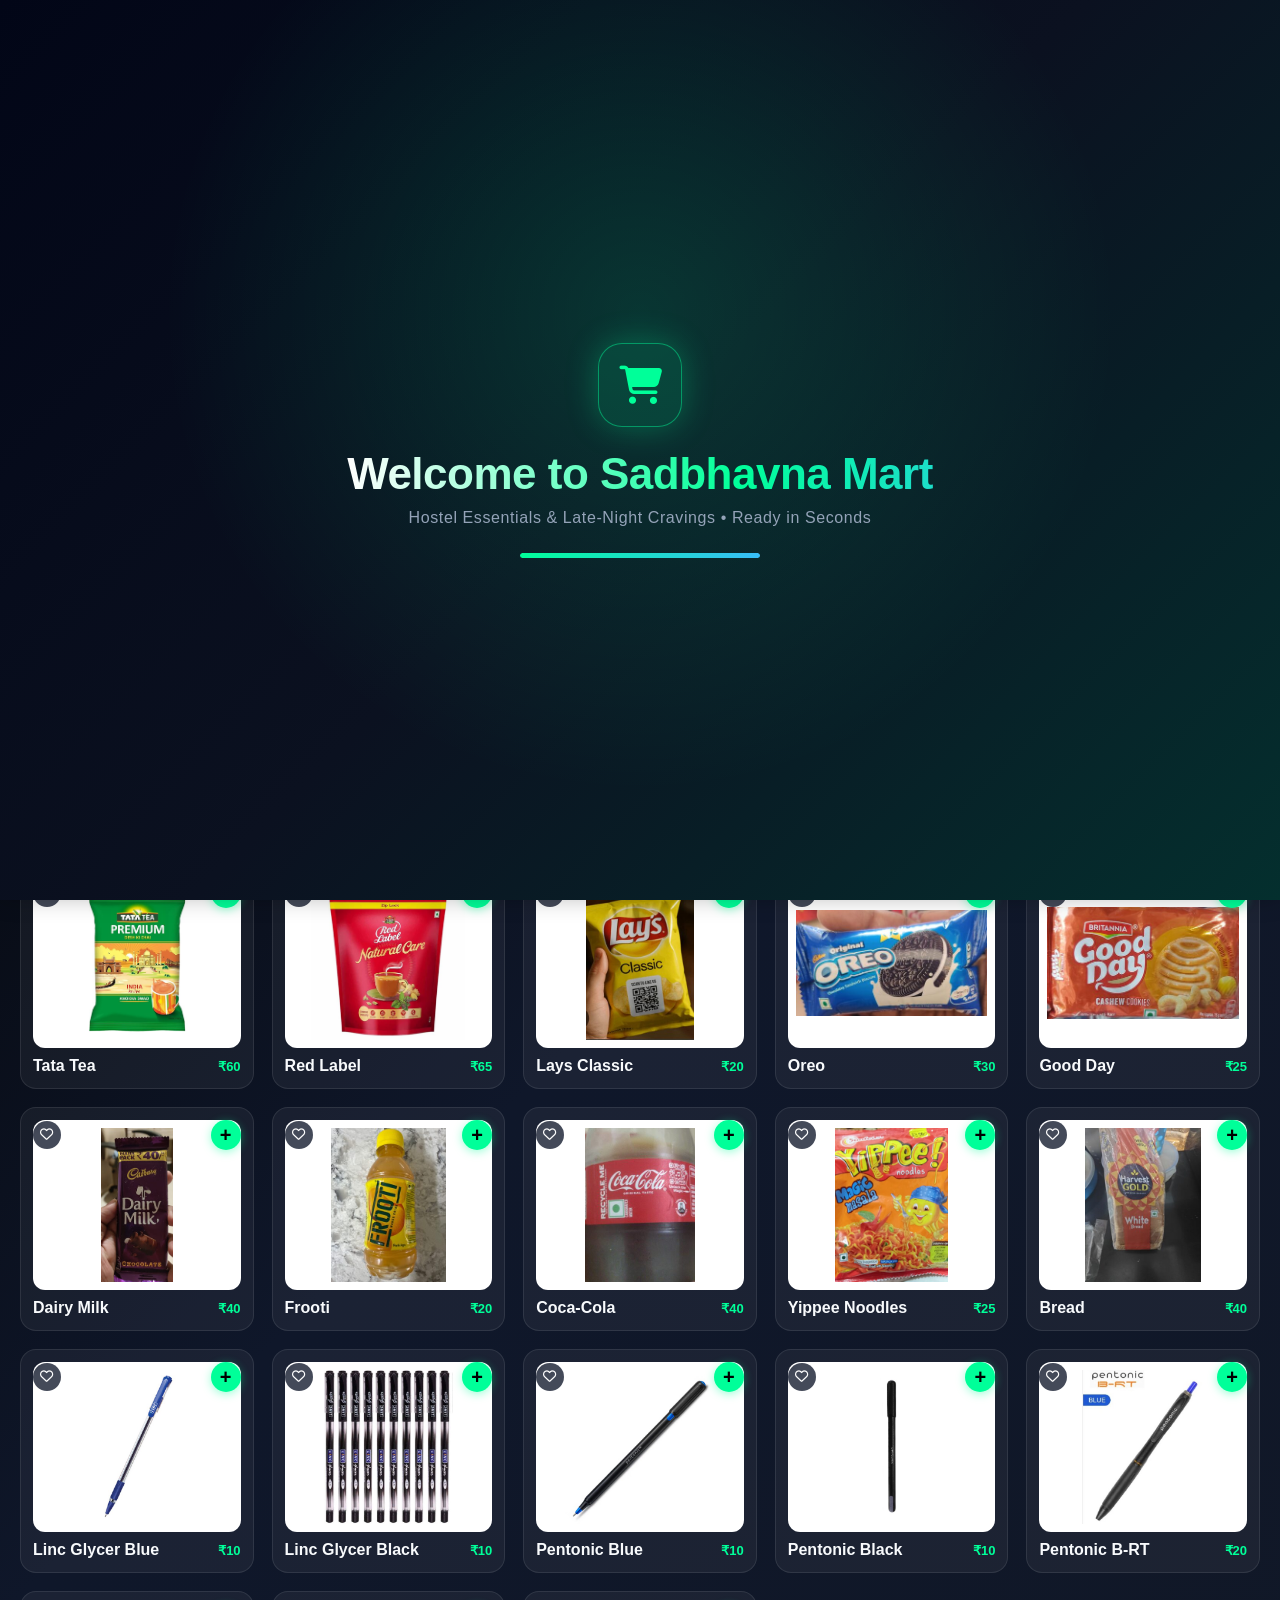
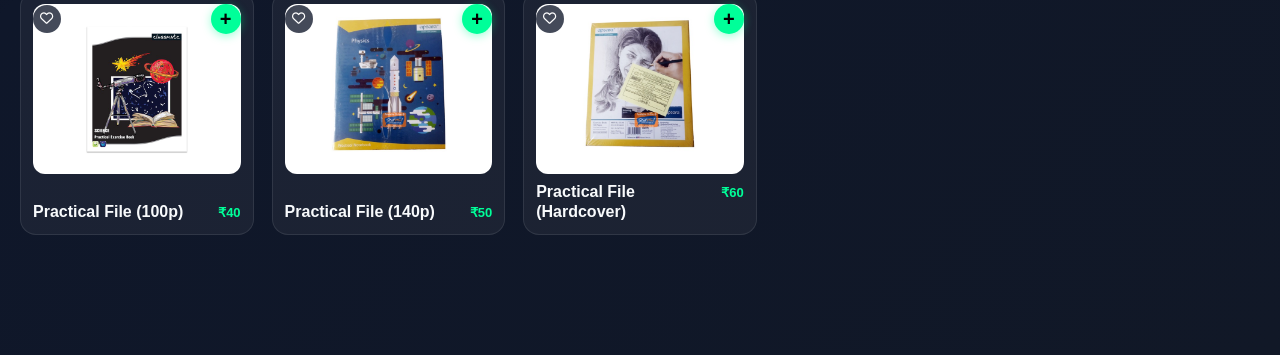
==== commit 9045efb3: "Fix low stock red warning persistence across Admin saves and browser tabs" ====
--- a/index.html
+++ b/index.html
@@ -915,21 +915,28 @@
 }
 
 .stock-msg{
-margin-top:4px;
+margin-top:6px;
 font-size:11.5px;
-font-weight:700;
+font-weight:800;
 display:none;
+text-align:center;
+padding:4px 7px;
+border-radius:8px;
 }
 
 .stock-msg.low{
 display:block;
-color:#ff3b3b;
+color:#ff4d4d;
+background:rgba(239,68,68,0.16);
+border:1px solid rgba(239,68,68,0.48);
 animation:lowPulse 1.3s ease-in-out infinite;
 }
 
 .stock-msg.out{
 display:block;
-color:#ff4d4d;
+color:#fca5a5;
+background:rgba(220,38,38,0.22);
+border:1px solid rgba(220,38,38,0.55);
 }
 
 @keyframes lowPulse{
@@ -2100,6 +2107,49 @@
 "Practical File (Hardcover)": "images/practical-file-60.jpg"
 };
 
+let hiddenItems = [];
+function loadAdminCatalogOverrides(){
+  try{
+    const customs = JSON.parse(localStorage.getItem("sadbhavna_custom_products") || "[]") || [];
+    const overrides = JSON.parse(localStorage.getItem("sadbhavna_price_overrides") || "{}") || {};
+    hiddenItems = JSON.parse(localStorage.getItem("sadbhavna_hidden_items") || "[]") || [];
+
+    const menuEl = document.querySelector(".menu");
+    const existingNames = new Set();
+    if(menuEl){
+      menuEl.querySelectorAll(".card h2").forEach(h => existingNames.add(h.innerText.trim()));
+    }
+
+    customs.forEach(p => {
+      if(!p || !p.name) return;
+      DEFAULT_CART[p.name] = 0;
+      PRICE_MAP[p.name] = Number(p.price) || 10;
+      CATEGORY_MAP[p.name] = p.category || "Biscuits & Snacks";
+      IMAGE_MAP[p.name] = p.img || "ParleG.jpg";
+      if(cart[p.name] === undefined) cart[p.name] = savedCart[p.name] || 0;
+
+      if(menuEl && !existingNames.has(p.name)){
+        existingNames.add(p.name);
+        const card = document.createElement("div");
+        card.className = "card custom-added-card";
+        const safeName = p.name.replace(/'/g, "\\'");
+        card.innerHTML = `
+          <img class="food-img" src="${p.img || "ParleG.jpg"}" alt="${p.name}">
+          <div class="card-icons"><i class="fa-regular fa-heart fav-btn" onclick="toggleFav('${safeName}',this)"></i></div>
+          <h2>${p.name}</h2>
+        `;
+        menuEl.appendChild(card);
+      }
+    });
+
+    Object.keys(overrides).forEach(k => {
+      const pVal = Number(overrides[k]);
+      if(pVal > 0 && PRICE_MAP[k] !== undefined) PRICE_MAP[k] = pVal;
+    });
+  }catch(e){}
+}
+loadAdminCatalogOverrides();
+
 let activeHomeFilter = "All";
 let toastTimer = null;
 
@@ -2146,6 +2196,12 @@
 
 let stockMap = Object.assign({}, DEFAULT_CART);
 for (let k in stockMap) { stockMap[k] = 50; }
+try{
+  const customs = JSON.parse(localStorage.getItem("sadbhavna_custom_products") || "[]") || [];
+  customs.forEach(p => {
+    if(p && p.name) stockMap[p.name] = typeof p.stock === "number" ? p.stock : 15;
+  });
+}catch(e){}
 let usingLiveStockApi = false;
 
 function saveState(){
@@ -2178,6 +2234,9 @@
       priceSpan.className = "price-tag";
       priceSpan.innerText = "₹" + price;
       titleRow.appendChild(priceSpan);
+    }else{
+      const priceSpan = titleRow.querySelector(".price-tag");
+      if(priceSpan) priceSpan.innerText = "₹" + price;
     }
 
     // Remove any bottom action row if present
@@ -2223,9 +2282,9 @@
       if(qty <= 5){
         msgEl.className = "stock-msg low";
         if(window.SadbhavnaI18n){
-          msgEl.innerText = window.SadbhavnaI18n.t("onlyLeftPrefix") + qty + window.SadbhavnaI18n.t("onlyLeftSuffix");
+          msgEl.innerText = "⚠️ " + window.SadbhavnaI18n.t("onlyLeftPrefix") + qty + window.SadbhavnaI18n.t("onlyLeftSuffix");
         }else{
-          msgEl.innerText = "Only " + qty + " left";
+          msgEl.innerText = "⚠️ Only " + qty + " left";
         }
       }else{
         msgEl.className = "stock-msg";
@@ -2288,13 +2347,25 @@
       const baseStock = await res.json();
       const rawSnapshot = JSON.stringify(baseStock);
       const prevSnapshot = localStorage.getItem("sadbhavna_stock_snapshot");
+      const remoteCfgTs = Number(localStorage.getItem("sadbhavna_remote_updated_at") || 0);
+      const localStockTs = Number(localStorage.getItem("sadbhavna_stock_updated_at") || 0);
       if(prevSnapshot !== rawSnapshot){
         localStorage.setItem("sadbhavna_stock_snapshot", rawSnapshot);
-        localStorage.setItem("sadbhavna_local_stock", rawSnapshot);
+        if(remoteCfgTs >= localStockTs || !localStockTs){
+          localStorage.setItem("sadbhavna_local_stock", rawSnapshot);
+        }
       }
       const localOverrides = JSON.parse(localStorage.getItem("sadbhavna_local_stock") || rawSnapshot);
       stockMap = Object.assign({}, baseStock, localOverrides);
     }
+  }catch(e){}
+  try{
+    const customs = JSON.parse(localStorage.getItem("sadbhavna_custom_products") || "[]") || [];
+    customs.forEach(p => {
+      if(p && p.name && stockMap[p.name] === undefined){
+        stockMap[p.name] = typeof p.stock === "number" ? p.stock : 15;
+      }
+    });
   }catch(e){}
   clampCartToStock();
   updateCart();
@@ -2995,6 +3066,10 @@
 for(let i=0;i<cards.length;i++){
 
 let title = cards[i].getElementsByTagName("h2")[0].innerText.trim();
+if(hiddenItems.includes(title)){
+  cards[i].style.display = "none";
+  continue;
+}
 let cat = CATEGORY_MAP[title] || "";
 let inStock = getStock(title) > 0;
 
@@ -3050,9 +3125,13 @@
 }
 
 function renderOfferBanner(){
+  const cfg = getAdminConfig();
+  const heroSub = document.querySelector(".hero p");
+  if(heroSub && cfg.deliveryEta && cfg.deliveryEta.trim()){
+    heroSub.innerText = cfg.deliveryEta.trim();
+  }
   const el = document.getElementById("adminOfferBanner");
   if(!el) return;
-  const cfg = getAdminConfig();
   if(cfg.offerBanner && cfg.offerBanner.trim()){
     el.innerText = cfg.offerBanner.trim();
     el.style.display = "block";
@@ -3451,18 +3530,84 @@
   });
 }
 
+async function loadRemoteStoreConfig(){
+  try{
+    const res = await fetch("store-config.json?t=" + Date.now(), { cache: "no-store" });
+    if(!res.ok) return;
+    const remote = await res.json();
+    if(!remote || typeof remote !== "object") return;
+    const remoteTs = Number(remote.updatedAt) || 0;
+    const localTs = Number(localStorage.getItem("sadbhavna_local_updated_at") || 0);
+    if(remoteTs > 0 && remoteTs >= localTs){
+      let existingAdmin = {};
+      try{ existingAdmin = JSON.parse(localStorage.getItem("sadbhavna_admin_config") || "{}") || {}; }catch(e){}
+      const mergedAdmin = Object.assign({}, existingAdmin, {
+        storeMode: remote.storeMode || "auto",
+        closedMessage: remote.closedMessage || "🔒 Store Closed • Holiday Break",
+        deliveryEta: remote.deliveryEta || "",
+        offerBanner: remote.offerBanner || "",
+        upiId: remote.upiId || "7209793015@ybl",
+        upiName: remote.upiName || "Sadbhavna Mart",
+        whatsappNumber: remote.whatsappNumber || "917209793015"
+      });
+      localStorage.setItem("sadbhavna_admin_config", JSON.stringify(mergedAdmin));
+      if(Array.isArray(remote.customProducts)) localStorage.setItem("sadbhavna_custom_products", JSON.stringify(remote.customProducts));
+      if(remote.priceOverrides) localStorage.setItem("sadbhavna_price_overrides", JSON.stringify(remote.priceOverrides));
+      if(Array.isArray(remote.hiddenItems)) localStorage.setItem("sadbhavna_hidden_items", JSON.stringify(remote.hiddenItems));
+      localStorage.setItem("sadbhavna_remote_updated_at", String(remoteTs));
+      localStorage.setItem("sadbhavna_local_updated_at", String(remoteTs));
+
+      loadAdminCatalogOverrides();
+      checkStoreStatus();
+      renderOfferBanner();
+      syncFavIcons();
+      updateCart();
+
+      if(Array.isArray(remote.broadcasts) && typeof addNotification === "function"){
+        remote.broadcasts.forEach(b => {
+          if(b && b.text) addNotification(b.text, "info", b.key || b.id || b.text);
+        });
+      }
+    }
+  }catch(e){}
+}
+
 updateCart();
 updateFav();
 syncFavIcons();
 seedInitialNotifications();
+loadRemoteStoreConfig();
 loadStock();
 
-// Live background stock polling every 30s while tab is visible
+// Live background stock + store-config polling every 30s while tab is visible
 setInterval(function(){
   if(!document.hidden){
+    loadRemoteStoreConfig();
     loadStock();
   }
 }, 30000);
+
+// Instant cross-tab & focus sync (when editing in Admin Console tab)
+window.addEventListener("storage", function(ev){
+  if(!ev.key || ev.key.startsWith("sadbhavna_")){
+    loadAdminCatalogOverrides();
+    try{
+      const localOverrides = JSON.parse(localStorage.getItem("sadbhavna_local_stock") || "{}");
+      stockMap = Object.assign({}, stockMap, localOverrides);
+    }catch(e){}
+    checkStoreStatus();
+    renderOfferBanner();
+    clampCartToStock();
+    updateCart();
+  }
+});
+
+document.addEventListener("visibilitychange", function(){
+  if(!document.hidden){
+    loadRemoteStoreConfig();
+    loadStock();
+  }
+});
 
 </script>
 
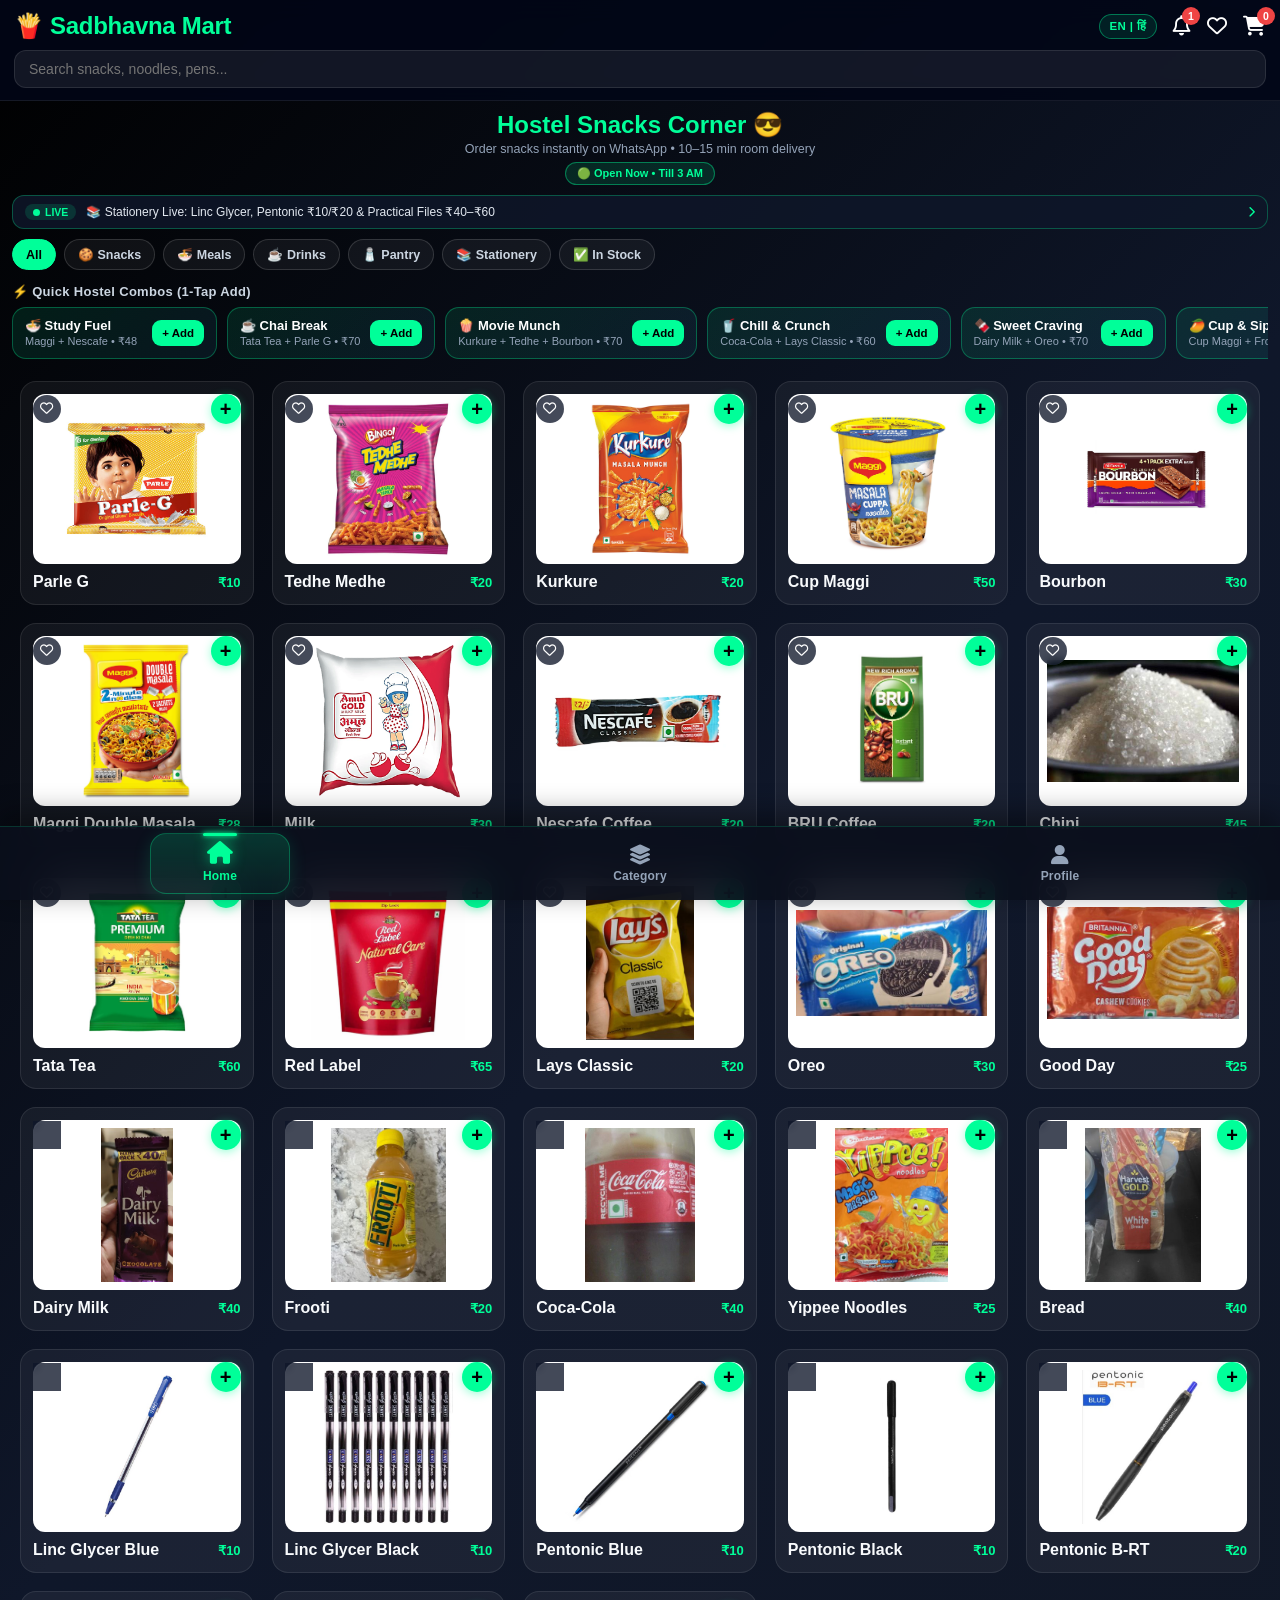
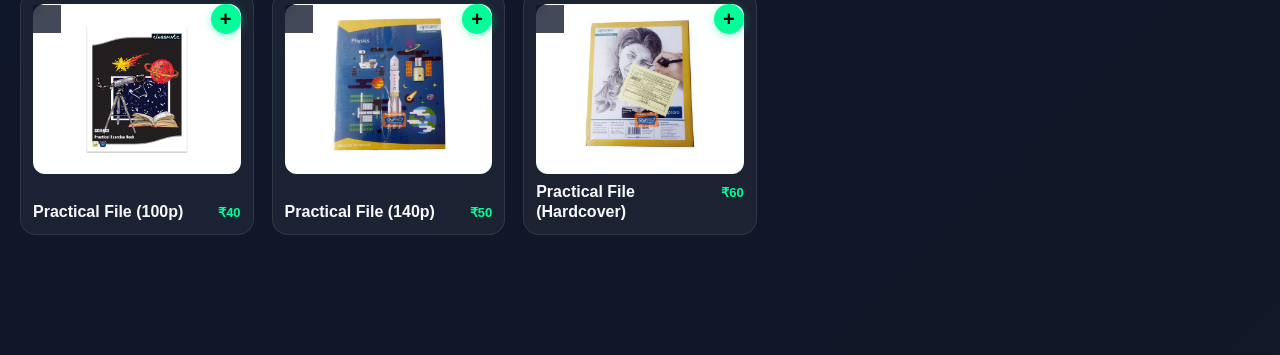
==== commit 381a3bbd: "Switch GitHub repo target to Sadbhavna_mart and deploy low-stock reset fix" ====
--- a/index.html
+++ b/index.html
@@ -2325,6 +2325,14 @@
 }
 
 async function loadStock(){
+  try{
+    if(!localStorage.getItem("sadbhavna_stock_schema_v2")){
+      localStorage.removeItem("sadbhavna_local_stock");
+      localStorage.removeItem("sadbhavna_stock_snapshot");
+      localStorage.removeItem("sadbhavna_stock_updated_at");
+      localStorage.setItem("sadbhavna_stock_schema_v2", "1");
+    }
+  }catch(e){}
   const prevStock = Object.assign({}, stockMap);
   try{
     const res = await fetch("/api/stock", { cache: "no-store" });
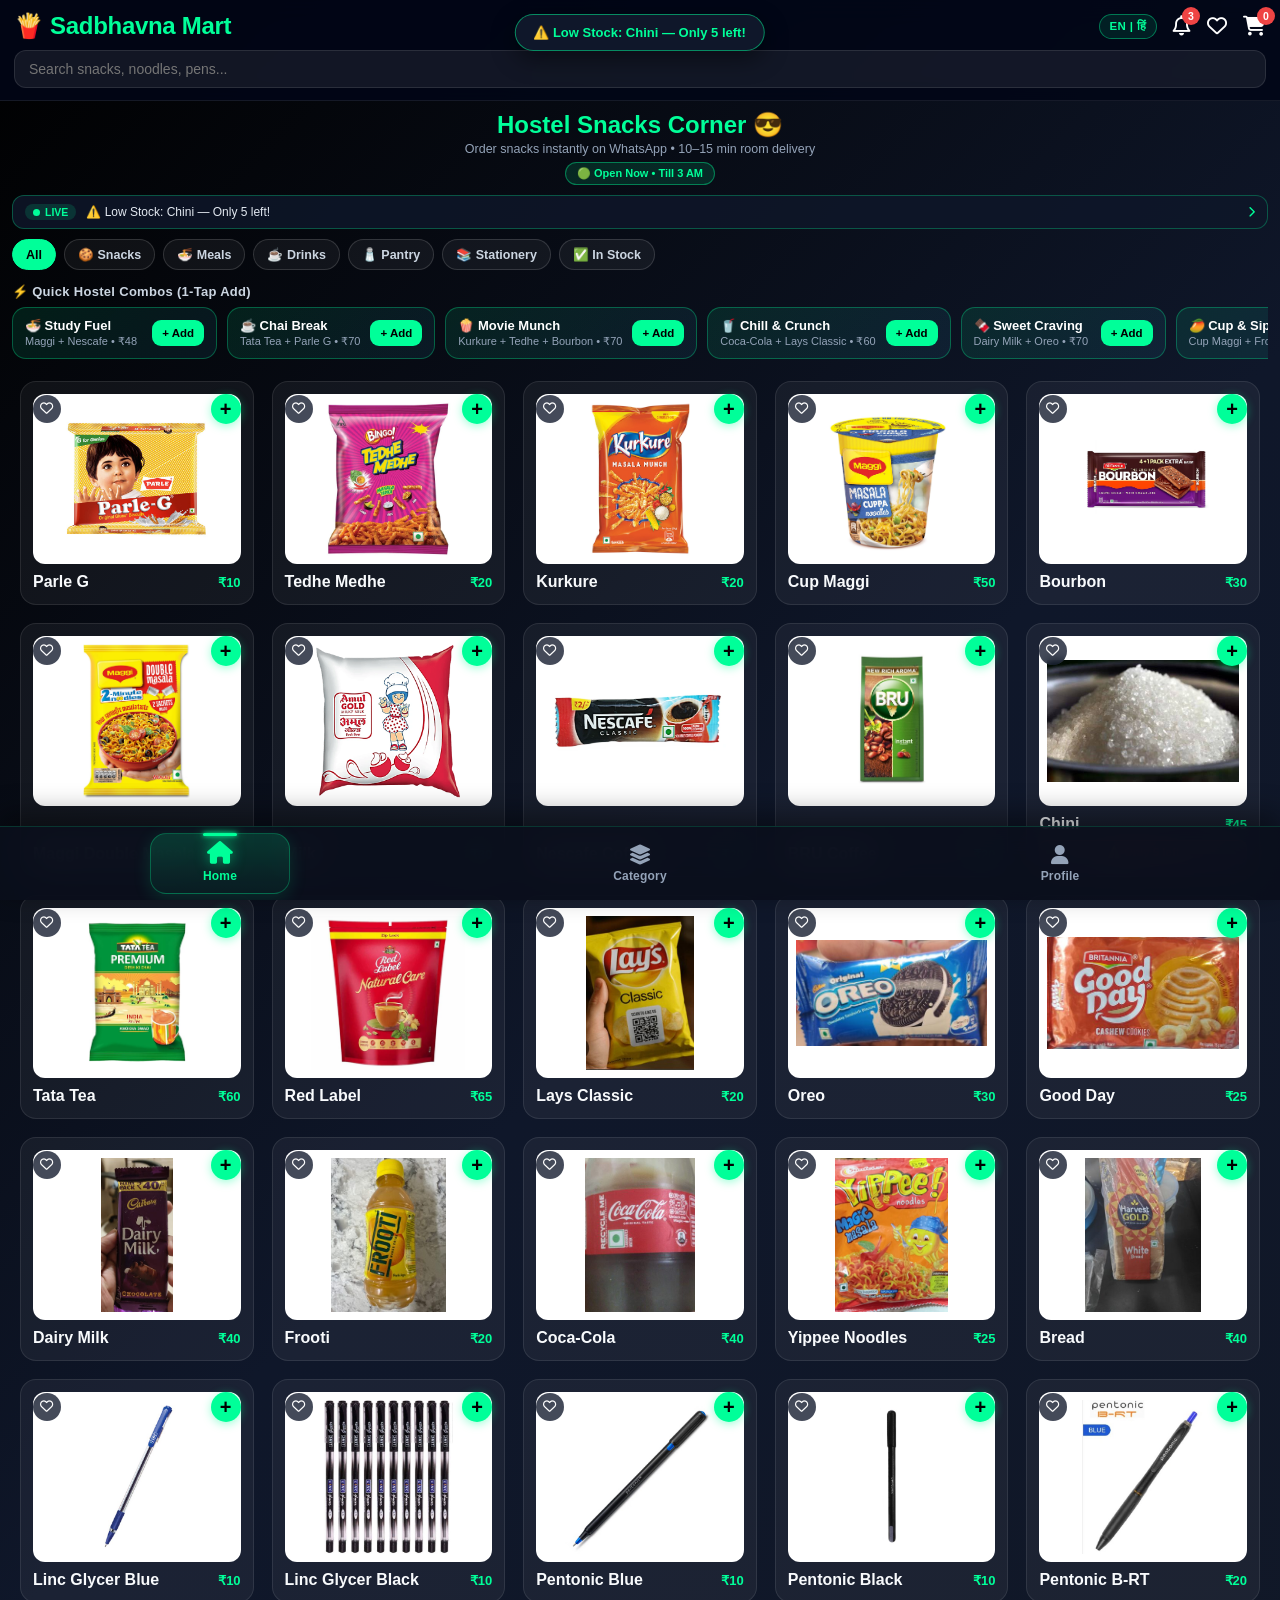
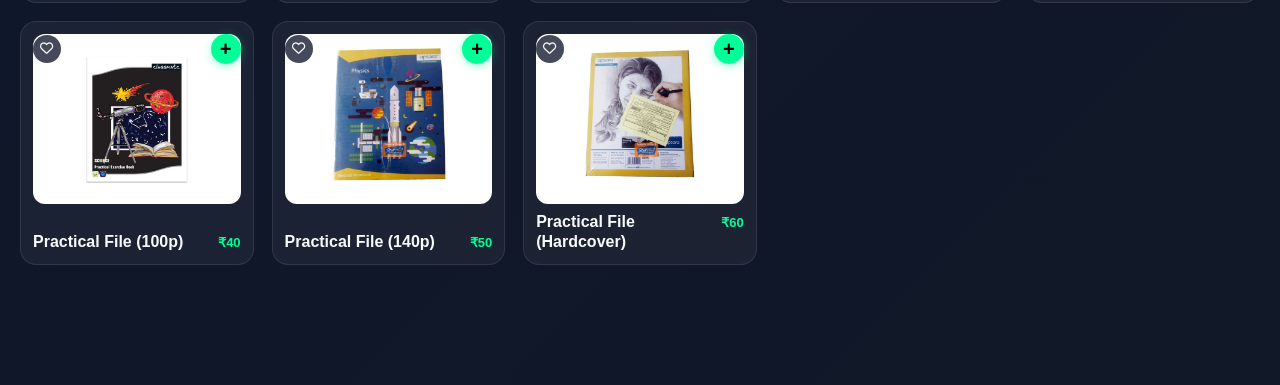
==== commit 772e870f: "Fix startup script crash so stock.json and low-stock badges render on live site" ====
--- a/index.html
+++ b/index.html
@@ -1944,6 +1944,141 @@
 
 </div>
 
+<!-- ITEM POPUP -->
+
+<div class="cart-overlay"
+id="itemOverlay"
+onclick="closeItemPopup()">
+</div>
+
+<div class="cart-popup"
+id="itemPopup">
+
+<div class="cart-content">
+
+<h2 id="popup-title">
+Item 
+</h2>
+
+<div class="cart-item">
+
+<div>1x Pack</div>
+
+<div class="cart-controls">
+
+<button class="minus"
+onclick="popupQty(-1,1)">
+-
+</button>
+
+<span id="count1">0</span>
+
+<button class="plus"
+onclick="popupQty(1,1)">
++
+</button>
+
+</div>
+
+</div>
+
+<div class="cart-item">
+
+<div>2x Pack</div>
+
+<div class="cart-controls">
+
+<button class="minus"
+onclick="popupQty(-2,2)">
+-
+</button>
+
+<span id="count2">0</span>
+
+<button class="plus"
+onclick="popupQty(2,2)">
++
+</button>
+
+</div>
+
+</div>
+
+<div class="cart-item">
+
+<div>4x Pack</div>
+
+<div class="cart-controls">
+
+<button class="minus"
+onclick="popupQty(-4,4)">
+-
+</button>
+
+<span id="count4">0</span>
+
+<button class="plus"
+onclick="popupQty(4,4)">
++
+</button>
+
+</div>
+
+</div>
+
+<button class="order-btn"
+onclick="closeItemPopup()">
+
+Done
+
+</button>
+
+</div>
+
+</div>
+
+<!-- NOTIFICATION -->
+
+<div class="cart-overlay"
+id="notificationOverlay"
+onclick="closeNotification()">
+</div>
+
+<div class="cart-popup"
+id="notificationPopup">
+
+<div class="cart-content">
+
+<div class="notif-top-bar">
+  <h2 style="margin-bottom:0;" data-i18n="notifTitle">🔔 Notifications</h2>
+  <span class="live-pill"><span class="live-dot"></span> LIVE</span>
+</div>
+
+<div class="notif-toolbar">
+  <button class="notif-tool-btn primary" id="enablePushBtn" data-i18n="notifEnable" onclick="requestBrowserAlerts()">🔔 Enable Browser Alerts</button>
+  <button class="notif-tool-btn" data-i18n="notifClear" onclick="clearAllNotifications()">🗑️ Clear All</button>
+</div>
+
+<div id="notification-items">
+
+<p style="text-align:center;color:#aaa;" data-i18n="notifEmpty">
+No notifications
+</p>
+
+</div>
+
+<button class="close-btn"
+data-i18n="close"
+onclick="closeNotification()">
+
+Close
+
+</button>
+
+</div>
+
+</div>
+
 <!-- BOTTOM NAV -->
 
 <div class="bottom-nav">
@@ -3435,11 +3570,13 @@
   let tickerText = document.getElementById("liveTickerText");
 
   const unreadCount = notifications.filter(n => n.unread).length;
-  if(unreadCount > 0){
-    badge.style.display = "flex";
-    badge.innerText = unreadCount;
-  }else{
-    badge.style.display = "none";
+  if(badge){
+    if(unreadCount > 0){
+      badge.style.display = "flex";
+      badge.innerText = unreadCount;
+    }else{
+      badge.style.display = "none";
+    }
   }
 
   if(tickerText){
@@ -3447,6 +3584,8 @@
       ? notifications[0].text
       : (isStoreOpen() ? "🟢 Store Open Now till 3:00 AM • Instant WhatsApp Delivery" : "🔒 Store Closed • Opens at 10:00 AM");
   }
+
+  if(!container) return;
 
   let html = "";
   if(notifications.length === 0){
@@ -3619,141 +3758,6 @@
 
 </script>
 
-<!-- ITEM POPUP -->
-
-<div class="cart-overlay"
-id="itemOverlay"
-onclick="closeItemPopup()">
-</div>
-
-<div class="cart-popup"
-id="itemPopup">
-
-<div class="cart-content">
-
-<h2 id="popup-title">
-Item 
-</h2>
-
-<div class="cart-item">
-
-<div>1x Pack</div>
-
-<div class="cart-controls">
-
-<button class="minus"
-onclick="popupQty(-1,1)">
--
-</button>
-
-<span id="count1">0</span>
-
-<button class="plus"
-onclick="popupQty(1,1)">
-+
-</button>
-
-</div>
-
-</div>
-
-<div class="cart-item">
-
-<div>2x Pack</div>
-
-<div class="cart-controls">
-
-<button class="minus"
-onclick="popupQty(-2,2)">
--
-</button>
-
-<span id="count2">0</span>
-
-<button class="plus"
-onclick="popupQty(2,2)">
-+
-</button>
-
-</div>
-
-</div>
-
-<div class="cart-item">
-
-<div>4x Pack</div>
-
-<div class="cart-controls">
-
-<button class="minus"
-onclick="popupQty(-4,4)">
--
-</button>
-
-<span id="count4">0</span>
-
-<button class="plus"
-onclick="popupQty(4,4)">
-+
-</button>
-
-</div>
-
-</div>
-
-<button class="order-btn"
-onclick="closeItemPopup()">
-
-Done
-
-</button>
-
-</div>
-
-</div>
-
-<!-- NOTIFICATION -->
-
-<div class="cart-overlay"
-id="notificationOverlay"
-onclick="closeNotification()">
-</div>
-
-<div class="cart-popup"
-id="notificationPopup">
-
-<div class="cart-content">
-
-<div class="notif-top-bar">
-  <h2 style="margin-bottom:0;" data-i18n="notifTitle">🔔 Notifications</h2>
-  <span class="live-pill"><span class="live-dot"></span> LIVE</span>
-</div>
-
-<div class="notif-toolbar">
-  <button class="notif-tool-btn primary" id="enablePushBtn" data-i18n="notifEnable" onclick="requestBrowserAlerts()">🔔 Enable Browser Alerts</button>
-  <button class="notif-tool-btn" data-i18n="notifClear" onclick="clearAllNotifications()">🗑️ Clear All</button>
-</div>
-
-<div id="notification-items">
-
-<p style="text-align:center;color:#aaa;" data-i18n="notifEmpty">
-No notifications
-</p>
-
-</div>
-
-<button class="close-btn"
-data-i18n="close"
-onclick="closeNotification()">
-
-Close
-
-</button>
-
-</div>
-
-</div>
-
 </body>
 
 </html>
--- a/nav-bar.css
+++ b/nav-bar.css
@@ -1,4 +1,15 @@
-/* Unified Animated Bottom Navigation Bar across all pages */
+/* Global mobile anti-zoom & horizontal overflow protection + Unified Animated Bottom Navigation Bar */
+
+html, body {
+  max-width: 100%;
+  overflow-x: hidden;
+}
+
+@media screen and (max-width: 767px) {
+  input, select, textarea {
+    font-size: 16px;
+  }
+}
 
 body .bottom-nav {
   position: fixed;
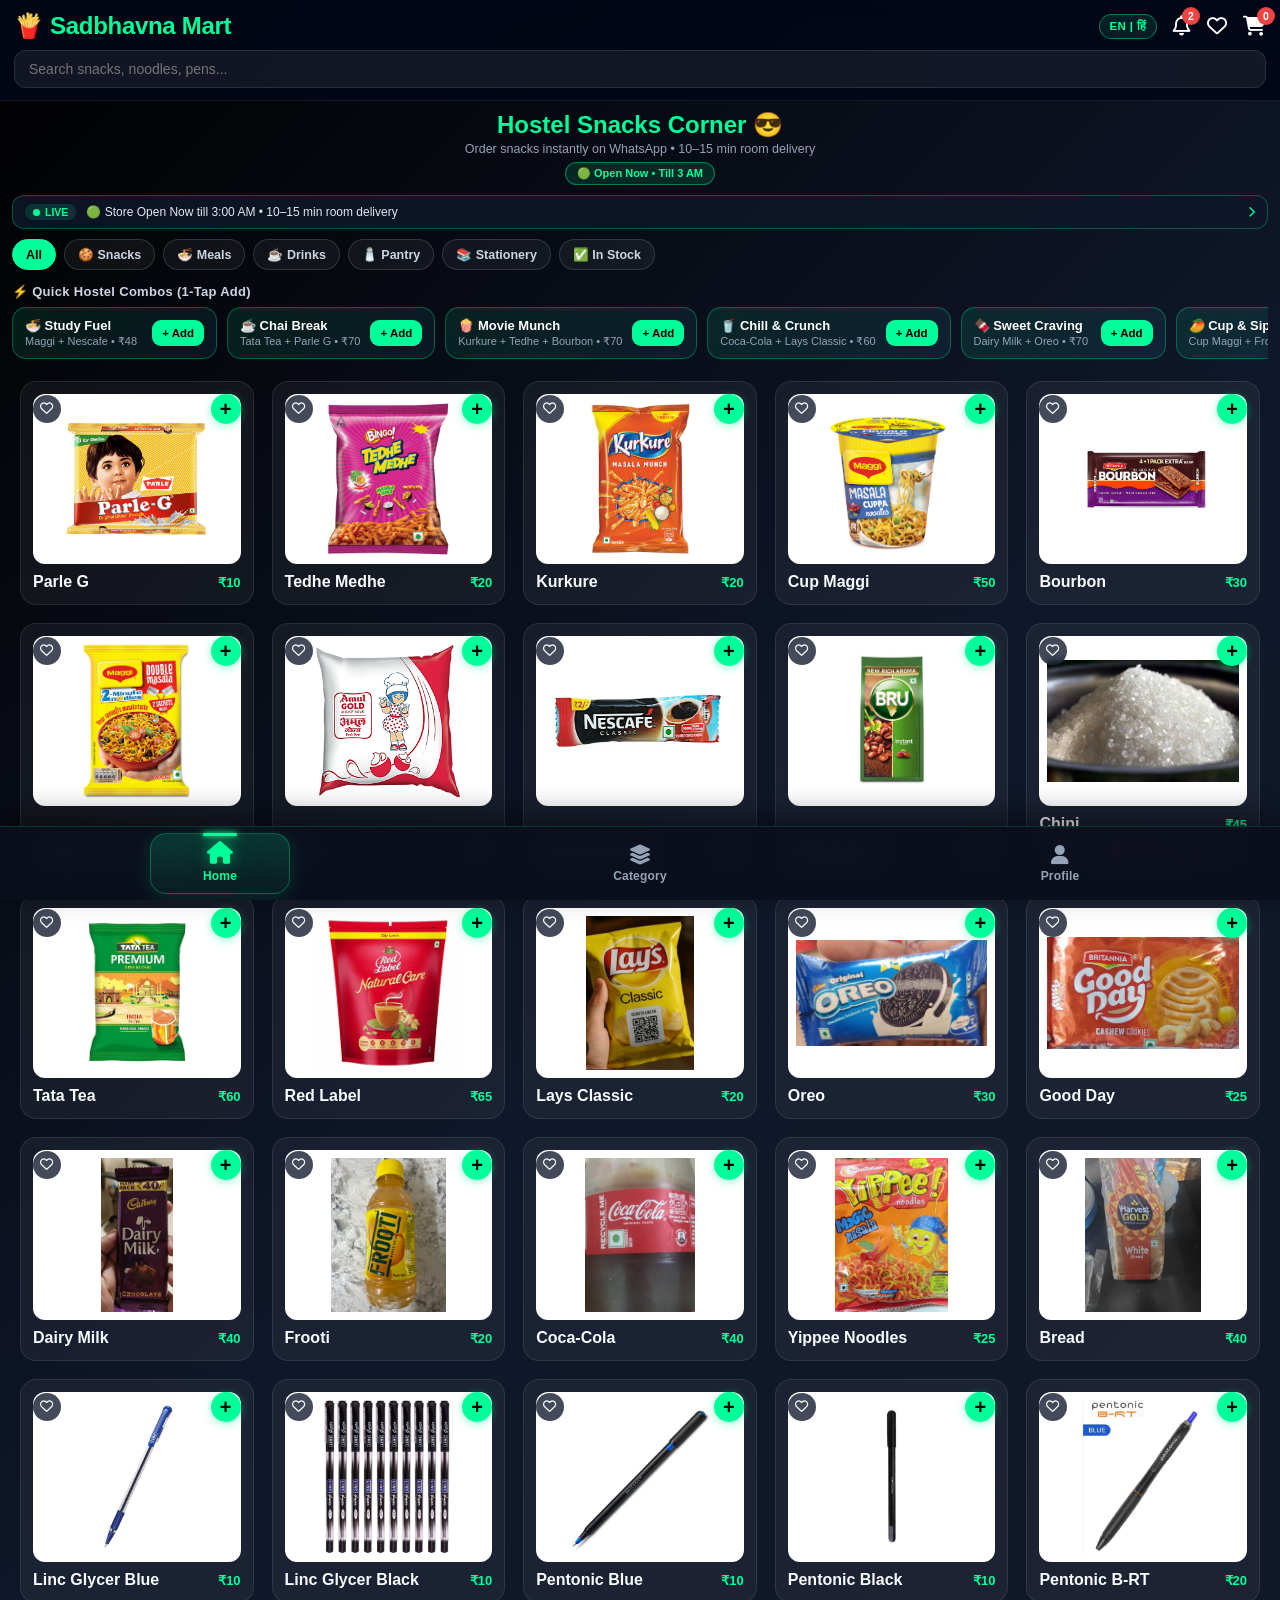
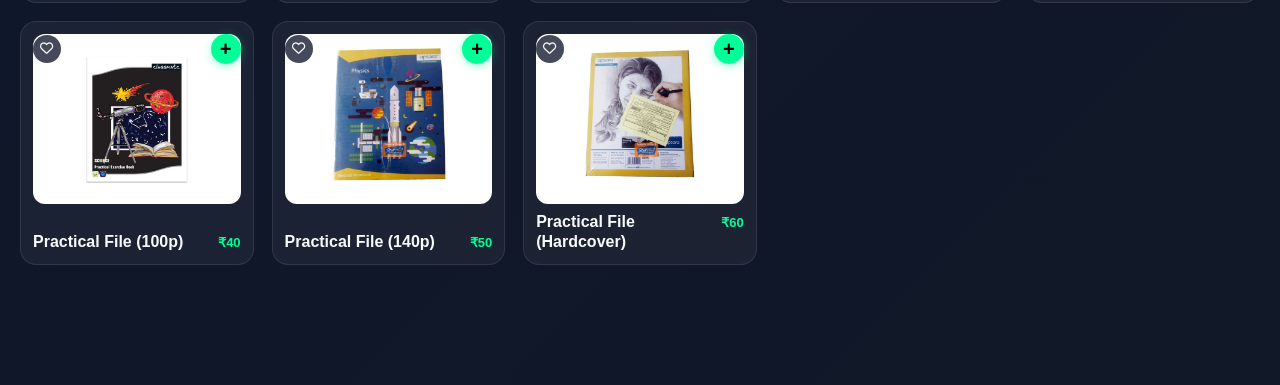
==== commit e9b356dc: "Show low stock alerts only below product cards without notifications" ====
--- a/index.html
+++ b/index.html
@@ -3518,17 +3518,16 @@
     const prevQty = Number(prevMap[item]) || 0;
     if(stockInitialized && prevQty <= 0 && nextQty > 0){
       addNotification("🎉 Back in Stock: " + item + " (" + nextQty + " available)", "success", "restock-" + item + "-" + nextQty);
-    }else if(nextQty <= 0){
-      addNotification("🚫 Out of Stock: " + item + " is sold out", "warn", "oos-" + item);
-    }else if(nextQty <= 5){
-      addNotification("⚠️ Low Stock: " + item + " — Only " + nextQty + " left!", "warn", "low-" + item + "-" + nextQty);
     }
   }
   stockInitialized = true;
 }
 
 function seedInitialNotifications(){
-  notifications = notifications.map(normalizeNotif);
+  notifications = notifications
+    .map(normalizeNotif)
+    .filter(n => !String(n.key || "").startsWith("low-") && !String(n.key || "").startsWith("oos-") && !String(n.text || "").includes("Low Stock:") && !String(n.text || "").includes("Out of Stock:"));
+  saveState();
   if(notifications.length === 0){
     addNotification("📚 Stationery Live: Linc Glycer, Pentonic ₹10/₹20 & Practical Files ₹40–₹60", "info", "seed-stationery");
     const openMsg = isStoreOpen()
